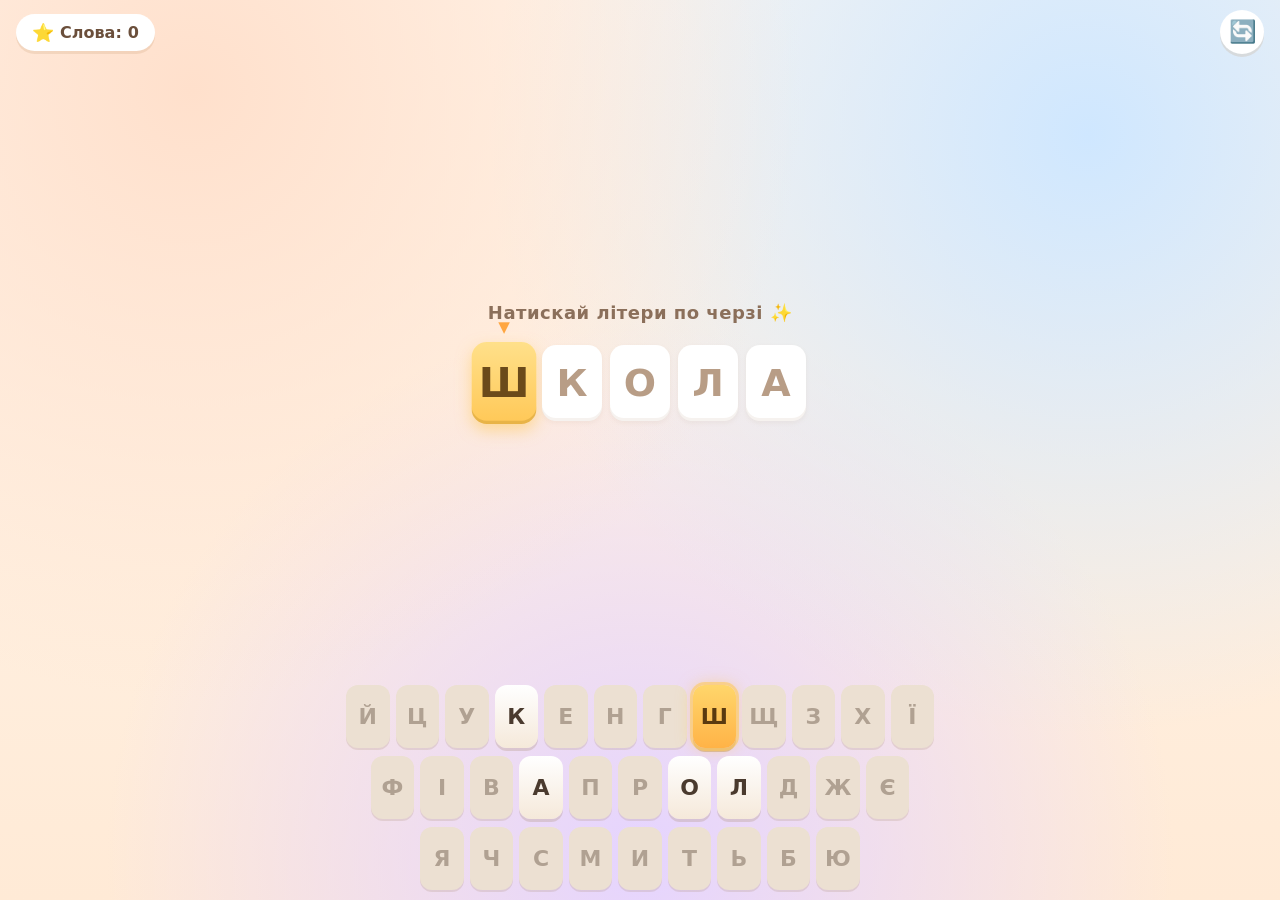
==== KeyboardGame.html @ afdb7812 "Add files via upload" ====
<!DOCTYPE html>
<html lang="uk">
<head>
<meta charset="UTF-8">
<meta name="viewport" content="width=device-width, initial-scale=1, user-scalable=no, viewport-fit=cover">
<meta name="theme-color" content="#FFE9D6">
<title>Складай слова! 🎈</title>
<style>
  *, *::before, *::after { box-sizing: border-box; }

  html, body {
    margin: 0;
    padding: 0;
    height: 100%;
    overflow: hidden;
  }

  body {
    font-family: system-ui, -apple-system, "Segoe UI", Roboto, "Comic Sans MS", sans-serif;
    background:
      radial-gradient(circle at 15% 10%, #FFE0CC 0%, transparent 45%),
      radial-gradient(circle at 85% 15%, #CFE7FF 0%, transparent 45%),
      radial-gradient(circle at 50% 95%, #E5D4FF 0%, transparent 50%),
      linear-gradient(180deg, #FFF7EE 0%, #FFEAD6 100%);
    color: #4A3A2E;
    -webkit-tap-highlight-color: transparent;
    user-select: none;
    -webkit-user-select: none;
    overscroll-behavior: none;
  }

  .app {
    display: flex;
    flex-direction: column;
    height: 100dvh;
    height: 100vh;
    padding: env(safe-area-inset-top, 0) env(safe-area-inset-right, 0) env(safe-area-inset-bottom, 0) env(safe-area-inset-left, 0);
  }

  /* ---------- Top bar ---------- */
  .topbar {
    display: flex;
    align-items: center;
    justify-content: space-between;
    padding: 10px 16px 4px;
    flex-shrink: 0;
  }

  .score-chip {
    background: #fff;
    border-radius: 999px;
    padding: 8px 16px;
    font-size: 16px;
    font-weight: 700;
    color: #6B4F3B;
    box-shadow: 0 3px 0 rgba(190, 140, 90, 0.18);
    display: flex;
    align-items: center;
    gap: 6px;
  }
  .score-chip::before { content: "⭐"; font-size: 18px; }

  .reload-btn {
    background: #fff;
    border: none;
    width: 44px;
    height: 44px;
    border-radius: 50%;
    font-size: 22px;
    cursor: pointer;
    box-shadow: 0 3px 0 rgba(190, 140, 90, 0.18);
    transition: transform 0.15s;
    touch-action: manipulation;
  }
  .reload-btn:active { transform: translateY(2px); box-shadow: 0 1px 0 rgba(190, 140, 90, 0.18); }

  /* ---------- Word display ---------- */
  .word-area {
    flex: 1;
    display: flex;
    flex-direction: column;
    align-items: center;
    justify-content: center;
    gap: clamp(8px, 2vh, 18px);
    padding: 8px 8px 16px;
    min-height: 0;
  }

  .word-prompt {
    font-size: clamp(14px, 4vw, 18px);
    color: #8B6F5A;
    font-weight: 600;
    letter-spacing: 0.5px;
  }

  .word-display {
    display: flex;
    flex-wrap: wrap;
    justify-content: center;
    gap: clamp(4px, 1.2vw, 8px);
    padding: 4px;
  }

  .tile {
    width: clamp(36px, 11vw, 60px);
    height: clamp(46px, 14vw, 76px);
    border-radius: 14px;
    display: flex;
    align-items: center;
    justify-content: center;
    font-size: clamp(22px, 7vw, 38px);
    font-weight: 800;
    background: #FFFFFF;
    color: #B89D86;
    box-shadow:
      inset 0 -3px 0 rgba(180, 150, 120, 0.12),
      0 2px 4px rgba(180, 150, 120, 0.10);
    transition: background 0.25s ease, color 0.25s ease, transform 0.25s ease;
    position: relative;
  }

  .tile.done {
    background: linear-gradient(180deg, #9DDFB7 0%, #7FCB9D 100%);
    color: #fff;
    box-shadow:
      inset 0 -3px 0 rgba(60, 130, 90, 0.25),
      0 3px 6px rgba(120, 200, 150, 0.35);
  }

  .tile.current {
    background: linear-gradient(180deg, #FFE08A 0%, #FFC857 100%);
    color: #6B4A1A;
    transform: scale(1.08);
    box-shadow:
      inset 0 -3px 0 rgba(180, 130, 30, 0.3),
      0 6px 14px rgba(255, 200, 87, 0.55);
    animation: tile-bob 1.2s ease-in-out infinite;
  }

  .tile.current::before {
    content: "▼";
    position: absolute;
    top: -22px;
    left: 50%;
    transform: translateX(-50%);
    font-size: 14px;
    color: #FFA640;
    animation: caret-bob 1.2s ease-in-out infinite;
  }

  @keyframes tile-bob {
    0%, 100% { transform: scale(1.08) translateY(0); }
    50% { transform: scale(1.10) translateY(-3px); }
  }
  @keyframes caret-bob {
    0%, 100% { transform: translateX(-50%) translateY(0); }
    50% { transform: translateX(-50%) translateY(4px); }
  }

  /* ---------- Keyboard ---------- */
  .keyboard {
    --kb-pad: 6px;
    --kb-width: min(calc(100vw - 8px), 600px);
    --key-gap: clamp(3px, 0.8vw, 6px);
    --key-w: calc((var(--kb-width) - 11 * var(--key-gap) - 2 * var(--kb-pad)) / 12);
    --key-h: clamp(44px, calc(var(--key-w) * 1.45), 64px);
    width: var(--kb-width);
    margin: 0 auto;
    padding: 8px var(--kb-pad) calc(10px + env(safe-area-inset-bottom, 0));
    flex-shrink: 0;
  }

  .row {
    display: flex;
    gap: var(--key-gap);
    justify-content: center;
    margin-bottom: clamp(5px, 1vw, 8px);
  }
  .row:last-child { margin-bottom: 0; }

  .key {
    width: var(--key-w);
    height: var(--key-h);
    border: none;
    border-radius: clamp(8px, 1.5vw, 12px);
    background: #ECE0D2;
    color: #B0A192;
    font-family: inherit;
    font-size: clamp(15px, 4.5vw, 22px);
    font-weight: 700;
    cursor: pointer;
    box-shadow: 0 2px 0 rgba(160, 130, 100, 0.20);
    transition: background 0.18s ease, color 0.18s ease, box-shadow 0.18s ease;
    touch-action: manipulation;
    -webkit-tap-highlight-color: transparent;
    padding: 0;
    display: flex;
    align-items: center;
    justify-content: center;
  }

  .key.highlighted {
    background: linear-gradient(180deg, #FFFFFF 0%, #F5E9DA 100%);
    color: #4A3A2E;
    box-shadow: 0 3px 0 rgba(160, 130, 100, 0.25);
  }

  .key.target {
    background: linear-gradient(180deg, #FFD66B 0%, #FFB347 100%);
    color: #5A3A10;
    box-shadow:
      0 0 0 3px rgba(255, 200, 87, 0.55),
      0 4px 0 rgba(180, 130, 30, 0.35),
      0 0 16px rgba(255, 200, 87, 0.6);
    animation: key-pulse 1.2s ease-in-out infinite;
  }

  @keyframes key-pulse {
    0%, 100% { transform: translateY(0) scale(1); }
    50% { transform: translateY(-2px) scale(1.04); }
  }

  .key.bouncing {
    animation: key-bounce 0.35s ease-out;
    background: linear-gradient(180deg, #9DDFB7 0%, #7FCB9D 100%);
    color: #fff;
  }
  @keyframes key-bounce {
    0% { transform: scale(1); }
    40% { transform: scale(1.18); }
    100% { transform: scale(1); }
  }

  .key.shaking {
    animation: key-shake 0.4s ease-in-out;
    background: #FFD0CC;
    color: #C04040;
  }
  @keyframes key-shake {
    0%, 100% { transform: translateX(0); }
    15% { transform: translateX(-6px); }
    30% { transform: translateX(6px); }
    45% { transform: translateX(-5px); }
    60% { transform: translateX(5px); }
    75% { transform: translateX(-3px); }
    90% { transform: translateX(3px); }
  }

  .key:active:not(.shaking):not(.bouncing) { transform: translateY(2px); }

  /* ---------- Celebration overlay ---------- */
  .celebration {
    position: fixed;
    inset: 0;
    background: rgba(45, 30, 20, 0.55);
    display: flex;
    align-items: center;
    justify-content: center;
    z-index: 100;
    opacity: 0;
    pointer-events: none;
    transition: opacity 0.35s ease;
    overflow: hidden;
  }
  .celebration.show {
    opacity: 1;
    pointer-events: auto;
  }

  .celebration-card {
    position: relative;
    background: #FFF7EE;
    border-radius: 28px;
    padding: 32px 36px;
    text-align: center;
    box-shadow: 0 20px 50px rgba(0, 0, 0, 0.25);
    animation: card-pop 0.5s cubic-bezier(0.34, 1.56, 0.64, 1);
    max-width: 90vw;
  }
  @keyframes card-pop {
    0% { transform: scale(0.5); opacity: 0; }
    100% { transform: scale(1); opacity: 1; }
  }

  .celebration-emoji {
    font-size: 64px;
    margin-bottom: 8px;
    animation: emoji-spin 1.2s ease-in-out infinite;
  }
  @keyframes emoji-spin {
    0%, 100% { transform: rotate(-8deg) scale(1); }
    50% { transform: rotate(8deg) scale(1.1); }
  }

  .celebration-card h2 {
    margin: 0 0 6px;
    font-size: 32px;
    color: #FF8A40;
    font-weight: 800;
  }
  .celebration-word {
    margin: 0 0 22px;
    font-size: 20px;
    color: #6B4F3B;
    font-weight: 600;
  }

  .next-btn {
    background: linear-gradient(180deg, #FFC857 0%, #FFA640 100%);
    color: #fff;
    border: none;
    border-radius: 999px;
    padding: 14px 36px;
    font-size: 22px;
    font-weight: 800;
    font-family: inherit;
    cursor: pointer;
    box-shadow: 0 5px 0 #C57A20, 0 8px 18px rgba(255, 166, 64, 0.4);
    transition: transform 0.1s, box-shadow 0.1s;
    touch-action: manipulation;
    letter-spacing: 0.5px;
  }
  .next-btn:active {
    transform: translateY(3px);
    box-shadow: 0 2px 0 #C57A20, 0 4px 10px rgba(255, 166, 64, 0.4);
  }

  .confetti-piece {
    position: absolute;
    width: 10px;
    height: 14px;
    top: -20px;
    border-radius: 2px;
    animation: confetti-fall linear forwards;
    will-change: transform, opacity;
  }
  @keyframes confetti-fall {
    0% { transform: translateY(-10vh) rotate(0deg); opacity: 1; }
    100% { transform: translateY(110vh) rotate(720deg); opacity: 0.9; }
  }

  /* ---------- Tiny screens ---------- */
  @media (max-height: 560px) {
    .tile { height: clamp(40px, 11vh, 60px); }
    .word-area { gap: 6px; padding: 4px; }
    .word-prompt { font-size: 13px; }
  }
</style>
</head>
<body>
  <div class="app">
    <header class="topbar">
      <div class="score-chip">Слова: <span id="score">0</span></div>
      <button class="reload-btn" id="reload-btn" aria-label="Інше слово" title="Інше слово">🔄</button>
    </header>

    <main class="word-area">
      <div class="word-prompt">Натискай літери по черзі ✨</div>
      <div class="word-display" id="word-display" aria-live="polite"></div>
    </main>

    <section class="keyboard" id="keyboard" aria-label="Клавіатура"></section>
  </div>

  <div class="celebration" id="celebration" aria-hidden="true">
    <div class="celebration-card">
      <div class="celebration-emoji">🎉</div>
      <h2>Молодець!</h2>
      <p class="celebration-word" id="celebration-word"></p>
      <button class="next-btn" id="next-btn">Далі →</button>
    </div>
  </div>

<script>
(() => {
  const ROWS = [
    "ЙЦУКЕНГШЩЗХЇ",
    "ФІВАПРОЛДЖЄ",
    "ЯЧСМИТЬБЮ"
  ];

  const WORDS = [
    "КІТ", "ДІМ", "ЛІС", "СИР", "СОН", "РАК", "МАК", "НІС",
    "РИБА", "МАМА", "ТАТО", "ВОДА", "ЛІТО", "ЗИМА", "БАБА", "ДІД",
    "ДРУГ", "БРАТ", "ПТАХ", "РУКА", "НОГА", "ОКО",
    "СОНЦЕ", "КНИГА", "ШКОЛА", "ХЛІБ", "ЛИМОН", "БАНАН", "КАВУН",
    "ЛІТАК", "ЗАЄЦЬ", "ПОЇЗД",
    "МОЛОКО", "ЯБЛУКО", "ЛЯЛЬКА", "МАШИНА", "КОРОВА", "КВІТКА", "РОДИНА",
    "ВЕДМІДЬ"
  ];

  const CONFETTI_COLORS = ["#FFC857", "#FF8A66", "#9DDFB7", "#A8C8FF", "#D4B3FF", "#FFB3C6"];

  const wordDisplay = document.getElementById("word-display");
  const keyboardEl = document.getElementById("keyboard");
  const scoreEl = document.getElementById("score");
  const reloadBtn = document.getElementById("reload-btn");
  const celebration = document.getElementById("celebration");
  const celebrationWord = document.getElementById("celebration-word");
  const nextBtn = document.getElementById("next-btn");

  const keyEls = new Map();    // letter -> button
  let currentWord = "";
  let cursor = 0;              // index of next letter to press
  let score = 0;
  let lastWord = "";
  let isComplete = false;

  /* ---------- Build keyboard ---------- */
  ROWS.forEach((rowLetters, idx) => {
    const row = document.createElement("div");
    row.className = "row row-" + (idx + 1);
    [...rowLetters].forEach(letter => {
      const btn = document.createElement("button");
      btn.className = "key";
      btn.type = "button";
      btn.textContent = letter;
      btn.setAttribute("aria-label", "Літера " + letter);
      btn.dataset.letter = letter;
      btn.addEventListener("click", () => handlePress(letter, btn));
      row.appendChild(btn);
      keyEls.set(letter, btn);
    });
    keyboardEl.appendChild(row);
  });

  /* ---------- Word picking & rendering ---------- */
  function pickWord() {
    let w;
    do {
      w = WORDS[Math.floor(Math.random() * WORDS.length)];
    } while (w === lastWord && WORDS.length > 1);
    lastWord = w;
    return w;
  }

  function renderWord() {
    wordDisplay.innerHTML = "";
    [...currentWord].forEach((ch, i) => {
      const tile = document.createElement("div");
      tile.className = "tile";
      tile.textContent = ch;
      if (i < cursor) tile.classList.add("done");
      else if (i === cursor) tile.classList.add("current");
      wordDisplay.appendChild(tile);
    });
  }

  function refreshKeyStates() {
    const uniqueLetters = new Set(currentWord);
    const nextLetter = cursor < currentWord.length ? currentWord[cursor] : null;
    keyEls.forEach((btn, letter) => {
      btn.classList.remove("highlighted", "target");
      if (uniqueLetters.has(letter)) btn.classList.add("highlighted");
      if (letter === nextLetter) btn.classList.add("target");
    });
  }

  function startNewWord() {
    isComplete = false;
    currentWord = pickWord();
    cursor = 0;
    renderWord();
    refreshKeyStates();
  }

  /* ---------- Input handling ---------- */
  function handlePress(letter, btn) {
    if (isComplete) return;
    const expected = currentWord[cursor];
    if (letter === expected) {
      // correct
      cursor++;
      btn.classList.remove("target", "shaking");
      btn.classList.add("bouncing");
      setTimeout(() => btn.classList.remove("bouncing"), 360);
      renderWord();
      if (cursor >= currentWord.length) {
        isComplete = true;
        score++;
        scoreEl.textContent = score;
        // clear all key highlights once word is done
        keyEls.forEach(k => k.classList.remove("highlighted", "target"));
        setTimeout(showCelebration, 320);
      } else {
        refreshKeyStates();
      }
    } else {
      // wrong (or non-target) — gentle shake, ignore
      if (btn.classList.contains("shaking")) return;
      btn.classList.add("shaking");
      setTimeout(() => btn.classList.remove("shaking"), 420);
    }
  }

  /* ---------- Physical keyboard ---------- */
  document.addEventListener("keydown", (e) => {
    if (e.metaKey || e.ctrlKey || e.altKey) return;
    if (celebration.classList.contains("show")) {
      if (e.key === "Enter" || e.key === " ") {
        e.preventDefault();
        hideCelebrationAndAdvance();
      }
      return;
    }
    const k = (e.key || "").toUpperCase();
    if (k.length === 1 && keyEls.has(k)) {
      e.preventDefault();
      handlePress(k, keyEls.get(k));
    }
  });

  /* ---------- Celebration ---------- */
  function showCelebration() {
    celebrationWord.textContent = currentWord;
    celebration.classList.add("show");
    celebration.setAttribute("aria-hidden", "false");
    spawnConfetti();
  }

  function hideCelebrationAndAdvance() {
    celebration.classList.remove("show");
    celebration.setAttribute("aria-hidden", "true");
    clearConfetti();
    startNewWord();
  }

  function spawnConfetti() {
    clearConfetti();
    const count = 36;
    for (let i = 0; i < count; i++) {
      const piece = document.createElement("div");
      piece.className = "confetti-piece";
      piece.style.left = Math.random() * 100 + "vw";
      piece.style.background = CONFETTI_COLORS[i % CONFETTI_COLORS.length];
      piece.style.animationDuration = (1.6 + Math.random() * 1.6) + "s";
      piece.style.animationDelay = (Math.random() * 0.4) + "s";
      piece.style.transform = "rotate(" + (Math.random() * 360) + "deg)";
      piece.style.width = (6 + Math.random() * 8) + "px";
      piece.style.height = (10 + Math.random() * 8) + "px";
      celebration.appendChild(piece);
    }
  }

  function clearConfetti() {
    celebration.querySelectorAll(".confetti-piece").forEach(p => p.remove());
  }

  nextBtn.addEventListener("click", hideCelebrationAndAdvance);
  reloadBtn.addEventListener("click", () => {
    if (celebration.classList.contains("show")) return;
    startNewWord();
  });

  // Prevent double-tap zoom on iOS for the whole game area
  document.addEventListener("dblclick", (e) => e.preventDefault());

  /* ---------- Go! ---------- */
  startNewWord();
})();
</script>
</body>
</html>
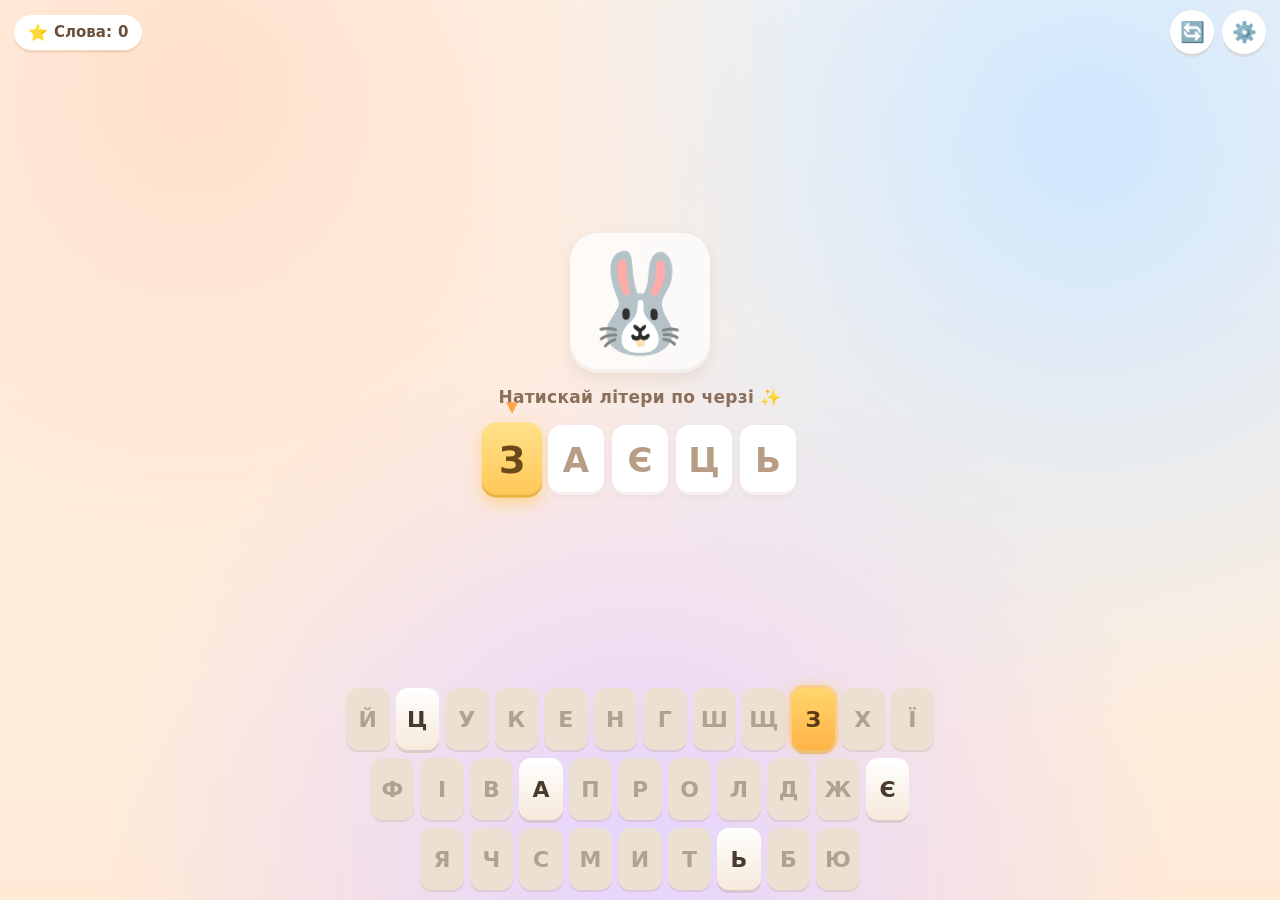
==== commit 85ba3d83: "Add files via upload" ====
--- a/KeyboardGame.html
+++ b/KeyboardGame.html
@@ -42,15 +42,16 @@
     display: flex;
     align-items: center;
     justify-content: space-between;
-    padding: 10px 16px 4px;
+    padding: 10px 14px 4px;
     flex-shrink: 0;
+    gap: 8px;
   }
 
   .score-chip {
     background: #fff;
     border-radius: 999px;
-    padding: 8px 16px;
-    font-size: 16px;
+    padding: 8px 14px;
+    font-size: 15px;
     font-weight: 700;
     color: #6B4F3B;
     box-shadow: 0 3px 0 rgba(190, 140, 90, 0.18);
@@ -58,21 +59,26 @@
     align-items: center;
     gap: 6px;
   }
-  .score-chip::before { content: "⭐"; font-size: 18px; }
-
-  .reload-btn {
+  .score-chip::before { content: "⭐"; font-size: 16px; }
+
+  .top-actions { display: flex; gap: 8px; }
+
+  .icon-btn {
     background: #fff;
     border: none;
     width: 44px;
     height: 44px;
     border-radius: 50%;
-    font-size: 22px;
+    font-size: 20px;
     cursor: pointer;
     box-shadow: 0 3px 0 rgba(190, 140, 90, 0.18);
     transition: transform 0.15s;
     touch-action: manipulation;
-  }
-  .reload-btn:active { transform: translateY(2px); box-shadow: 0 1px 0 rgba(190, 140, 90, 0.18); }
+    display: flex;
+    align-items: center;
+    justify-content: center;
+  }
+  .icon-btn:active { transform: translateY(2px); box-shadow: 0 1px 0 rgba(190, 140, 90, 0.18); }
 
   /* ---------- Word display ---------- */
   .word-area {
@@ -81,16 +87,37 @@
     flex-direction: column;
     align-items: center;
     justify-content: center;
-    gap: clamp(8px, 2vh, 18px);
-    padding: 8px 8px 16px;
+    gap: clamp(6px, 1.6vh, 14px);
+    padding: 6px 8px 12px;
     min-height: 0;
   }
 
+  .visual {
+    display: flex;
+    align-items: center;
+    justify-content: center;
+    width: clamp(80px, 22vh, 140px);
+    height: clamp(80px, 22vh, 140px);
+    border-radius: 28px;
+    background: rgba(255, 255, 255, 0.72);
+    box-shadow:
+      inset 0 -4px 0 rgba(180, 150, 120, 0.10),
+      0 6px 14px rgba(180, 150, 120, 0.18);
+    font-size: clamp(56px, 16vh, 96px);
+    line-height: 1;
+    overflow: hidden;
+    flex-shrink: 0;
+  }
+  .visual:empty { display: none; }
+  .visual img { width: 86%; height: 86%; object-fit: contain; }
+  .visual svg { width: 70%; height: 70%; }
+  .visual.verb { background: #FFFFFF; }
+
   .word-prompt {
-    font-size: clamp(14px, 4vw, 18px);
+    font-size: clamp(13px, 3.6vw, 17px);
     color: #8B6F5A;
     font-weight: 600;
-    letter-spacing: 0.5px;
+    letter-spacing: 0.3px;
   }
 
   .word-display {
@@ -102,13 +129,13 @@
   }
 
   .tile {
-    width: clamp(36px, 11vw, 60px);
-    height: clamp(46px, 14vw, 76px);
+    width: clamp(34px, 10vw, 56px);
+    height: clamp(44px, 13vw, 70px);
     border-radius: 14px;
     display: flex;
     align-items: center;
     justify-content: center;
-    font-size: clamp(22px, 7vw, 38px);
+    font-size: clamp(20px, 6.5vw, 34px);
     font-weight: 800;
     background: #FFFFFF;
     color: #B89D86;
@@ -119,9 +146,11 @@
     position: relative;
   }
 
+  .tile.hidden-letter { color: transparent; }
+
   .tile.done {
     background: linear-gradient(180deg, #9DDFB7 0%, #7FCB9D 100%);
-    color: #fff;
+    color: #fff !important;
     box-shadow:
       inset 0 -3px 0 rgba(60, 130, 90, 0.25),
       0 3px 6px rgba(120, 200, 150, 0.35);
@@ -136,6 +165,7 @@
       0 6px 14px rgba(255, 200, 87, 0.55);
     animation: tile-bob 1.2s ease-in-out infinite;
   }
+  .tile.current.hidden-letter { color: transparent; }
 
   .tile.current::before {
     content: "▼";
@@ -163,7 +193,7 @@
     --kb-width: min(calc(100vw - 8px), 600px);
     --key-gap: clamp(3px, 0.8vw, 6px);
     --key-w: calc((var(--kb-width) - 11 * var(--key-gap) - 2 * var(--kb-pad)) / 12);
-    --key-h: clamp(44px, calc(var(--key-w) * 1.45), 64px);
+    --key-h: clamp(42px, calc(var(--key-w) * 1.45), 62px);
     width: var(--kb-width);
     margin: 0 auto;
     padding: 8px var(--kb-pad) calc(10px + env(safe-area-inset-bottom, 0));
@@ -271,7 +301,7 @@
     position: relative;
     background: #FFF7EE;
     border-radius: 28px;
-    padding: 32px 36px;
+    padding: 28px 32px;
     text-align: center;
     box-shadow: 0 20px 50px rgba(0, 0, 0, 0.25);
     animation: card-pop 0.5s cubic-bezier(0.34, 1.56, 0.64, 1);
@@ -283,8 +313,8 @@
   }
 
   .celebration-emoji {
-    font-size: 64px;
-    margin-bottom: 8px;
+    font-size: 60px;
+    margin-bottom: 6px;
     animation: emoji-spin 1.2s ease-in-out infinite;
   }
   @keyframes emoji-spin {
@@ -294,13 +324,13 @@
 
   .celebration-card h2 {
     margin: 0 0 6px;
-    font-size: 32px;
+    font-size: 30px;
     color: #FF8A40;
     font-weight: 800;
   }
   .celebration-word {
-    margin: 0 0 22px;
-    font-size: 20px;
+    margin: 0 0 18px;
+    font-size: 19px;
     color: #6B4F3B;
     font-weight: 600;
   }
@@ -310,8 +340,8 @@
     color: #fff;
     border: none;
     border-radius: 999px;
-    padding: 14px 36px;
-    font-size: 22px;
+    padding: 13px 32px;
+    font-size: 21px;
     font-weight: 800;
     font-family: inherit;
     cursor: pointer;
@@ -339,11 +369,330 @@
     100% { transform: translateY(110vh) rotate(720deg); opacity: 0.9; }
   }
 
+  /* ---------- Settings overlay ---------- */
+  .settings-overlay {
+    position: fixed;
+    inset: 0;
+    background: rgba(45, 30, 20, 0.55);
+    z-index: 200;
+    opacity: 0;
+    pointer-events: none;
+    transition: opacity 0.25s ease;
+    display: flex;
+    align-items: stretch;
+    justify-content: center;
+  }
+  .settings-overlay.show { opacity: 1; pointer-events: auto; }
+
+  .settings-panel {
+    background: #FFF7EE;
+    width: 100%;
+    max-width: 640px;
+    margin: auto 0 0;
+    border-radius: 28px 28px 0 0;
+    display: flex;
+    flex-direction: column;
+    max-height: 92dvh;
+    max-height: 92vh;
+    transform: translateY(100%);
+    transition: transform 0.3s cubic-bezier(0.32, 0.72, 0, 1);
+    box-shadow: 0 -10px 40px rgba(0, 0, 0, 0.2);
+  }
+  @media (min-width: 700px) {
+    .settings-panel {
+      margin: auto;
+      border-radius: 28px;
+      max-height: 88vh;
+    }
+  }
+  .settings-overlay.show .settings-panel { transform: translateY(0); }
+
+  .settings-header {
+    display: flex;
+    align-items: center;
+    justify-content: space-between;
+    padding: 14px 18px 8px;
+    border-bottom: 1px solid #F0E2CE;
+  }
+  .settings-header h2 {
+    margin: 0;
+    font-size: 22px;
+    color: #5A3F2A;
+    font-weight: 800;
+  }
+
+  .tabs {
+    display: flex;
+    gap: 4px;
+    padding: 8px;
+    background: #FFF1DD;
+    border-radius: 16px;
+    margin: 12px 16px 0;
+  }
+  .tab {
+    flex: 1;
+    padding: 10px 6px;
+    border: none;
+    background: transparent;
+    border-radius: 12px;
+    font-family: inherit;
+    font-size: 14px;
+    font-weight: 700;
+    color: #8B6F5A;
+    cursor: pointer;
+    touch-action: manipulation;
+    transition: background 0.15s, color 0.15s;
+  }
+  .tab.active {
+    background: #fff;
+    color: #5A3F2A;
+    box-shadow: 0 2px 6px rgba(180, 130, 60, 0.18);
+  }
+
+  .tab-content {
+    flex: 1;
+    overflow-y: auto;
+    padding: 16px 18px 20px;
+    -webkit-overflow-scrolling: touch;
+  }
+  .tab-pane { display: none; }
+  .tab-pane.active { display: block; }
+
+  .section-title {
+    font-size: 14px;
+    font-weight: 700;
+    color: #8B6F5A;
+    margin: 14px 0 8px;
+    text-transform: uppercase;
+    letter-spacing: 0.6px;
+  }
+  .section-title:first-child { margin-top: 0; }
+
+  .theme-list {
+    display: flex;
+    flex-direction: column;
+    gap: 6px;
+  }
+  .theme-row {
+    display: flex;
+    align-items: center;
+    background: #fff;
+    border-radius: 14px;
+    padding: 10px 14px;
+    gap: 12px;
+    cursor: pointer;
+    box-shadow: 0 1px 0 rgba(180, 140, 90, 0.10);
+  }
+  .theme-row input[type=checkbox] { display: none; }
+  .theme-checkbox {
+    width: 24px;
+    height: 24px;
+    border-radius: 8px;
+    background: #F0E2CE;
+    flex-shrink: 0;
+    display: flex;
+    align-items: center;
+    justify-content: center;
+    color: transparent;
+    font-size: 16px;
+    font-weight: 800;
+    transition: background 0.15s, color 0.15s;
+  }
+  .theme-row input:checked ~ .theme-checkbox {
+    background: #FFC857;
+    color: #fff;
+  }
+  .theme-row input:checked ~ .theme-checkbox::after { content: "✓"; }
+  .theme-name {
+    flex: 1;
+    font-weight: 700;
+    color: #4A3A2E;
+    font-size: 15px;
+  }
+  .theme-preview {
+    font-size: 22px;
+    color: #4A3A2E;
+    line-height: 1;
+  }
+
+  .input-row {
+    display: flex;
+    gap: 8px;
+    align-items: stretch;
+    margin-bottom: 10px;
+  }
+  .text-input, .file-label {
+    flex: 1;
+    padding: 12px 14px;
+    border: 2px solid #F0E2CE;
+    border-radius: 12px;
+    font-family: inherit;
+    font-size: 16px;
+    background: #fff;
+    color: #4A3A2E;
+    min-width: 0;
+  }
+  .text-input:focus { outline: none; border-color: #FFC857; }
+  textarea.text-input { resize: vertical; min-height: 90px; line-height: 1.5; }
+
+  .add-btn {
+    background: linear-gradient(180deg, #FFC857 0%, #FFA640 100%);
+    color: #fff;
+    border: none;
+    border-radius: 12px;
+    padding: 0 18px;
+    font-family: inherit;
+    font-size: 15px;
+    font-weight: 700;
+    cursor: pointer;
+    box-shadow: 0 3px 0 #C57A20;
+    touch-action: manipulation;
+    flex-shrink: 0;
+    white-space: nowrap;
+  }
+  .add-btn:active { transform: translateY(2px); box-shadow: 0 1px 0 #C57A20; }
+  .add-btn:disabled {
+    background: #E0D2C0;
+    color: #B0A192;
+    box-shadow: 0 3px 0 #C5B8A6;
+    cursor: not-allowed;
+  }
+
+  .hint {
+    font-size: 13px;
+    color: #8B6F5A;
+    margin: 4px 0 12px;
+    line-height: 1.4;
+  }
+  .hint.error { color: #C04040; font-weight: 600; }
+
+  .item-list { display: flex; flex-direction: column; gap: 6px; }
+  .item-row {
+    display: flex;
+    align-items: center;
+    background: #fff;
+    border-radius: 12px;
+    padding: 8px 8px 8px 14px;
+    gap: 10px;
+    box-shadow: 0 1px 0 rgba(180, 140, 90, 0.10);
+  }
+  .item-thumb {
+    width: 44px;
+    height: 44px;
+    border-radius: 10px;
+    background: #FFF1DD;
+    display: flex;
+    align-items: center;
+    justify-content: center;
+    font-size: 26px;
+    overflow: hidden;
+    flex-shrink: 0;
+  }
+  .item-thumb img { width: 100%; height: 100%; object-fit: cover; }
+  .item-thumb svg { width: 70%; height: 70%; }
+  .item-word { flex: 1; font-weight: 700; color: #4A3A2E; font-size: 15px; word-break: break-all; }
+  .item-del {
+    background: #FFE0E0;
+    border: none;
+    width: 36px;
+    height: 36px;
+    border-radius: 10px;
+    color: #C04040;
+    font-size: 18px;
+    cursor: pointer;
+    flex-shrink: 0;
+    touch-action: manipulation;
+  }
+  .item-del:active { background: #FFC0C0; }
+
+  .empty-state {
+    text-align: center;
+    color: #B0A192;
+    font-size: 14px;
+    padding: 16px 8px;
+    font-style: italic;
+  }
+
+  .toggle-row {
+    display: flex;
+    align-items: center;
+    justify-content: space-between;
+    background: #fff;
+    border-radius: 14px;
+    padding: 12px 16px;
+    margin-bottom: 8px;
+    cursor: pointer;
+    box-shadow: 0 1px 0 rgba(180, 140, 90, 0.10);
+  }
+  .toggle-row input[type=checkbox] { display: none; }
+  .toggle-label { flex: 1; }
+  .toggle-label .t-name { font-weight: 700; color: #4A3A2E; font-size: 15px; }
+  .toggle-label .t-desc { font-size: 13px; color: #8B6F5A; margin-top: 2px; }
+  .toggle-switch {
+    width: 48px;
+    height: 28px;
+    border-radius: 999px;
+    background: #E0D2C0;
+    position: relative;
+    transition: background 0.2s;
+    flex-shrink: 0;
+  }
+  .toggle-switch::after {
+    content: "";
+    position: absolute;
+    top: 3px;
+    left: 3px;
+    width: 22px;
+    height: 22px;
+    border-radius: 50%;
+    background: #fff;
+    box-shadow: 0 2px 4px rgba(0, 0, 0, 0.15);
+    transition: left 0.2s;
+  }
+  .toggle-row input:checked ~ .toggle-switch { background: #FFC857; }
+  .toggle-row input:checked ~ .toggle-switch::after { left: 23px; }
+
+  .danger-btn {
+    background: #fff;
+    border: 2px solid #FFCFCF;
+    color: #C04040;
+    border-radius: 12px;
+    padding: 12px;
+    font-family: inherit;
+    font-size: 15px;
+    font-weight: 700;
+    cursor: pointer;
+    width: 100%;
+    margin-top: 10px;
+    touch-action: manipulation;
+  }
+  .danger-btn:active { background: #FFE8E8; }
+
+  .file-input { display: none; }
+  .file-label {
+    display: flex;
+    align-items: center;
+    justify-content: center;
+    cursor: pointer;
+    color: #8B6F5A;
+    font-weight: 600;
+    text-align: center;
+  }
+  .file-label.has-file { color: #4A3A2E; border-color: #FFC857; background: #FFF8EC; }
+
+  .settings-footer {
+    padding: 12px 18px calc(14px + env(safe-area-inset-bottom, 0));
+    border-top: 1px solid #F0E2CE;
+    display: flex;
+    gap: 10px;
+  }
+  .settings-footer .next-btn { flex: 1; padding: 13px 0; font-size: 18px; }
+
   /* ---------- Tiny screens ---------- */
-  @media (max-height: 560px) {
-    .tile { height: clamp(40px, 11vh, 60px); }
-    .word-area { gap: 6px; padding: 4px; }
-    .word-prompt { font-size: 13px; }
+  @media (max-height: 600px) {
+    .visual { width: clamp(60px, 16vh, 100px); height: clamp(60px, 16vh, 100px); font-size: clamp(40px, 12vh, 70px); }
+    .word-area { gap: 4px; padding: 4px; }
+    .word-prompt { font-size: 12px; }
   }
 </style>
 </head>
@@ -351,10 +700,14 @@
   <div class="app">
     <header class="topbar">
       <div class="score-chip">Слова: <span id="score">0</span></div>
-      <button class="reload-btn" id="reload-btn" aria-label="Інше слово" title="Інше слово">🔄</button>
+      <div class="top-actions">
+        <button class="icon-btn" id="reload-btn" aria-label="Інше слово" title="Інше слово">🔄</button>
+        <button class="icon-btn" id="settings-btn" aria-label="Налаштування" title="Налаштування">⚙️</button>
+      </div>
     </header>
 
     <main class="word-area">
+      <div class="visual" id="visual" aria-hidden="true"></div>
       <div class="word-prompt">Натискай літери по черзі ✨</div>
       <div class="word-display" id="word-display" aria-live="polite"></div>
     </main>
@@ -371,42 +724,349 @@
     </div>
   </div>
 
+  <!-- Settings overlay -->
+  <div class="settings-overlay" id="settings-overlay" aria-hidden="true">
+    <div class="settings-panel" role="dialog" aria-label="Налаштування">
+      <div class="settings-header">
+        <h2>Налаштування</h2>
+        <button class="icon-btn" id="settings-close" aria-label="Закрити" style="width:36px;height:36px;font-size:18px">✕</button>
+      </div>
+
+      <div class="tabs">
+        <button class="tab active" data-tab="words">📚 Слова</button>
+        <button class="tab" data-tab="images">🖼️ Картинки</button>
+        <button class="tab" data-tab="prefs">⚙ Режим</button>
+      </div>
+
+      <div class="tab-content">
+        <!-- WORDS TAB -->
+        <div class="tab-pane active" id="pane-words">
+          <div class="section-title">Лексичні теми</div>
+          <div class="theme-list" id="theme-list"></div>
+
+          <div class="section-title" style="margin-top:18px">Власні слова</div>
+          <div class="hint">По одному слову в рядку. Великі/малі літери — без різниці. Дозволені літери: українська абетка (без Ґ).</div>
+          <textarea class="text-input" id="custom-words-input" placeholder="МАМА&#10;ТАТО&#10;БАБУСЯ"></textarea>
+          <div class="hint" id="custom-words-error" style="display:none"></div>
+          <div class="item-list" id="custom-words-list" style="margin-top:10px"></div>
+        </div>
+
+        <!-- IMAGES TAB -->
+        <div class="tab-pane" id="pane-images">
+          <div class="section-title">Додати власну картинку</div>
+          <div class="hint">Завантаж зображення та впиши слово, яке йому відповідає.</div>
+          <input type="file" id="image-file" class="file-input" accept="image/*">
+          <label for="image-file" class="file-label" id="image-file-label">📷 Обрати файл…</label>
+          <div class="input-row" style="margin-top:10px">
+            <input type="text" class="text-input" id="image-word-input" placeholder="Слово, наприклад: ВЕДМЕДИК" autocomplete="off">
+            <button class="add-btn" id="image-add-btn" disabled>Додати</button>
+          </div>
+          <div class="hint" id="image-error" style="display:none"></div>
+
+          <div class="section-title" style="margin-top:18px">Мої картинки</div>
+          <div class="item-list" id="custom-images-list"></div>
+        </div>
+
+        <!-- PREFS TAB -->
+        <div class="tab-pane" id="pane-prefs">
+          <div class="section-title">Гра</div>
+
+          <label class="toggle-row">
+            <div class="toggle-label">
+              <div class="t-name">Показувати літери у словах</div>
+              <div class="t-desc">Якщо вимкнути, плитки будуть порожні — складніший режим</div>
+            </div>
+            <input type="checkbox" id="toggle-show-letters" checked>
+            <div class="toggle-switch"></div>
+          </label>
+
+          <label class="toggle-row">
+            <div class="toggle-label">
+              <div class="t-name">Показувати картинку</div>
+              <div class="t-desc">Емоджі/малюнок над словом, коли він є</div>
+            </div>
+            <input type="checkbox" id="toggle-show-visual" checked>
+            <div class="toggle-switch"></div>
+          </label>
+
+          <div class="section-title" style="margin-top:18px">Дані</div>
+          <button class="danger-btn" id="reset-score-btn">Скинути лічильник</button>
+          <button class="danger-btn" id="clear-data-btn">Видалити всі мої слова та картинки</button>
+        </div>
+      </div>
+
+      <div class="settings-footer">
+        <button class="next-btn" id="settings-save-btn">Готово</button>
+      </div>
+    </div>
+  </div>
+
 <script>
 (() => {
+  /* =====================================================================
+     KEYBOARD LAYOUT
+     ===================================================================== */
   const ROWS = [
     "ЙЦУКЕНГШЩЗХЇ",
     "ФІВАПРОЛДЖЄ",
     "ЯЧСМИТЬБЮ"
   ];
-
-  const WORDS = [
-    "КІТ", "ДІМ", "ЛІС", "СИР", "СОН", "РАК", "МАК", "НІС",
-    "РИБА", "МАМА", "ТАТО", "ВОДА", "ЛІТО", "ЗИМА", "БАБА", "ДІД",
-    "ДРУГ", "БРАТ", "ПТАХ", "РУКА", "НОГА", "ОКО",
-    "СОНЦЕ", "КНИГА", "ШКОЛА", "ХЛІБ", "ЛИМОН", "БАНАН", "КАВУН",
-    "ЛІТАК", "ЗАЄЦЬ", "ПОЇЗД",
-    "МОЛОКО", "ЯБЛУКО", "ЛЯЛЬКА", "МАШИНА", "КОРОВА", "КВІТКА", "РОДИНА",
-    "ВЕДМІДЬ"
+  const VALID_LETTERS = new Set([...ROWS.join("")]);
+
+  /* =====================================================================
+     VERB SVG ICONS (black pictograms)
+     Simple inline SVGs; rendered via innerHTML.
+     ===================================================================== */
+  const VERB_SVG = {
+    walk: `<svg viewBox="0 0 32 32" fill="none" stroke="#222" stroke-width="2.2" stroke-linecap="round" stroke-linejoin="round"><circle cx="17" cy="5" r="2.6" fill="#222"/><path d="M17 8 L14 17"/><path d="M14 13 L9 14 M14 13 L20 16"/><path d="M14 17 L10 26 M14 17 L20 26"/></svg>`,
+    run: `<svg viewBox="0 0 32 32" fill="none" stroke="#222" stroke-width="2.2" stroke-linecap="round" stroke-linejoin="round"><circle cx="22" cy="5" r="2.6" fill="#222"/><path d="M22 8 L18 17"/><path d="M19 13 L11 11 M19 13 L24 17"/><path d="M18 17 L9 21 M18 17 L24 27"/></svg>`,
+    sleep: `<svg viewBox="0 0 32 32" fill="#222" stroke="#222" stroke-width="1.6" stroke-linejoin="round" stroke-linecap="round"><path d="M3 23 Q3 16 11 16 Q19 16 19 23 L19 27 L3 27 Z"/><path d="M11 16 a4 4 0 1 0 0 -8 a4 4 0 0 0 0 8 Z"/><g fill="none"><path d="M21 9 L27 9 L21 16 L27 16"/><path d="M22 5 L26 5 L22 9 L26 9" stroke-width="1.4"/></g></svg>`,
+    eat: `<svg viewBox="0 0 32 32" fill="none" stroke="#222" stroke-width="2" stroke-linecap="round" stroke-linejoin="round"><path d="M9 4 V13 M6 4 V11 M12 4 V11"/><path d="M9 13 V28"/><ellipse cx="22" cy="9" rx="3.5" ry="6" fill="#222"/><path d="M22 15 V28"/></svg>`,
+    read: `<svg viewBox="0 0 32 32" fill="#fff" stroke="#222" stroke-width="2" stroke-linejoin="round"><path d="M4 8 Q10 6 16 9 Q22 6 28 8 V25 Q22 23 16 26 Q10 23 4 25 Z"/><path d="M16 9 V26" fill="none"/></svg>`,
+    write: `<svg viewBox="0 0 32 32" fill="none" stroke="#222" stroke-width="2" stroke-linejoin="round" stroke-linecap="round"><path d="M21 4 L28 11 L11 28 L4 28 L4 21 Z"/><path d="M18 7 L25 14"/><path d="M4 28 L11 28" stroke-width="2"/></svg>`,
+    sing: `<svg viewBox="0 0 32 32" fill="#222" stroke="#222" stroke-width="2" stroke-linejoin="round" stroke-linecap="round"><path d="M13 6 V21" fill="none"/><path d="M24 4 V18" fill="none"/><path d="M13 6 L24 4" fill="none"/><ellipse cx="10" cy="22" rx="4" ry="3"/><ellipse cx="21" cy="19" rx="4" ry="3"/></svg>`,
+    play: `<svg viewBox="0 0 32 32" fill="none" stroke="#222" stroke-width="2" stroke-linejoin="round"><circle cx="16" cy="16" r="11"/><path d="M5 16 H27 M16 5 V27" stroke-width="1.4"/><path d="M8 9 L24 23 M24 9 L8 23" stroke-width="1.4"/></svg>`,
+    fly: `<svg viewBox="0 0 32 32" fill="#222" stroke="#222" stroke-width="1.5" stroke-linejoin="round"><path d="M3 18 L29 6 L20 17 L26 18 L14 28 L15 21 L3 18 Z"/></svg>`,
+    swim: `<svg viewBox="0 0 32 32" fill="none" stroke="#222" stroke-width="2.2" stroke-linecap="round" stroke-linejoin="round"><circle cx="9" cy="9" r="2.6" fill="#222"/><path d="M11 11 L18 14 L22 11"/><path d="M3 22 Q7 19 11 22 T19 22 T27 22 T35 22"/><path d="M3 27 Q7 24 11 27 T19 27 T27 27" opacity="0.5"/></svg>`,
+    cry: `<svg viewBox="0 0 32 32" fill="none" stroke="#222" stroke-width="2" stroke-linecap="round" stroke-linejoin="round"><circle cx="16" cy="15" r="11"/><circle cx="12" cy="13" r="1.2" fill="#222"/><circle cx="20" cy="13" r="1.2" fill="#222"/><path d="M12 21 Q16 18 20 21"/><path d="M11 16 L9 22 L13 22 Z" fill="#7BB7E6" stroke="#7BB7E6"/></svg>`,
+    laugh: `<svg viewBox="0 0 32 32" fill="none" stroke="#222" stroke-width="2" stroke-linecap="round" stroke-linejoin="round"><circle cx="16" cy="16" r="11"/><path d="M11 12 L13 14 M21 12 L19 14" stroke-width="2.4"/><path d="M9 18 Q16 26 23 18 Z" fill="#222"/></svg>`
+  };
+
+  /* =====================================================================
+     BUILT-IN THEMES
+     Each theme: {id, name, items: [{word, emoji?|svg?}]}
+     All words use only VALID_LETTERS.
+     ===================================================================== */
+  const THEMES = [
+    {
+      id: "fruits", name: "Фрукти", icon: "🍎",
+      items: [
+        { word: "ЯБЛУКО", emoji: "🍎" },
+        { word: "БАНАН", emoji: "🍌" },
+        { word: "ГРУША", emoji: "🍐" },
+        { word: "ВИНОГРАД", emoji: "🍇" },
+        { word: "ПЕРСИК", emoji: "🍑" },
+        { word: "КАВУН", emoji: "🍉" },
+        { word: "ЛИМОН", emoji: "🍋" },
+        { word: "ПОЛУНИЦЯ", emoji: "🍓" },
+        { word: "КІВІ", emoji: "🥝" },
+        { word: "ВИШНЯ", emoji: "🍒" },
+        { word: "АНАНАС", emoji: "🍍" }
+      ]
+    },
+    {
+      id: "vegetables", name: "Овочі", icon: "🥕",
+      items: [
+        { word: "МОРКВА", emoji: "🥕" },
+        { word: "ОГІРОК", emoji: "🥒" },
+        { word: "ПОМІДОР", emoji: "🍅" },
+        { word: "КАРТОПЛЯ", emoji: "🥔" },
+        { word: "КУКУРУДЗА", emoji: "🌽" },
+        { word: "ЦИБУЛЯ", emoji: "🧅" },
+        { word: "КАПУСТА", emoji: "🥬" },
+        { word: "ПЕРЕЦЬ", emoji: "🌶️" },
+        { word: "БАКЛАЖАН", emoji: "🍆" },
+        { word: "ГРИБ", emoji: "🍄" }
+      ]
+    },
+    {
+      id: "animals", name: "Тварини", icon: "🐶",
+      items: [
+        { word: "СОБАКА", emoji: "🐶" },
+        { word: "КІТ", emoji: "🐱" },
+        { word: "МИША", emoji: "🐭" },
+        { word: "ЗАЄЦЬ", emoji: "🐰" },
+        { word: "ВЕДМІДЬ", emoji: "🐻" },
+        { word: "ЛИСИЦЯ", emoji: "🦊" },
+        { word: "КОРОВА", emoji: "🐮" },
+        { word: "СВИНЯ", emoji: "🐷" },
+        { word: "КУРКА", emoji: "🐔" },
+        { word: "КІНЬ", emoji: "🐴" },
+        { word: "ВІВЦЯ", emoji: "🐑" },
+        { word: "ЖАБА", emoji: "🐸" },
+        { word: "РИБА", emoji: "🐟" },
+        { word: "ПТАХ", emoji: "🐦" }
+      ]
+    },
+    {
+      id: "transport", name: "Транспорт", icon: "🚗",
+      items: [
+        { word: "МАШИНА", emoji: "🚗" },
+        { word: "АВТОБУС", emoji: "🚌" },
+        { word: "ПОЇЗД", emoji: "🚂" },
+        { word: "ЛІТАК", emoji: "✈️" },
+        { word: "КОРАБЕЛЬ", emoji: "🚢" },
+        { word: "ВЕЛОСИПЕД", emoji: "🚲" },
+        { word: "РАКЕТА", emoji: "🚀" },
+        { word: "ТРАКТОР", emoji: "🚜" }
+      ]
+    },
+    {
+      id: "family", name: "Сім'я", icon: "👨‍👩‍👧",
+      items: [
+        { word: "МАМА", emoji: "👩" },
+        { word: "ТАТО", emoji: "👨" },
+        { word: "БАБА", emoji: "👵" },
+        { word: "ДІД", emoji: "👴" },
+        { word: "СИН", emoji: "👦" },
+        { word: "ДОНЯ", emoji: "👧" },
+        { word: "МАЛЯ", emoji: "👶" },
+        { word: "БРАТ", emoji: "🧒" }
+      ]
+    },
+    {
+      id: "nature", name: "Природа", icon: "🌳",
+      items: [
+        { word: "СОНЦЕ", emoji: "☀️" },
+        { word: "МІСЯЦЬ", emoji: "🌙" },
+        { word: "ЗІРКА", emoji: "⭐" },
+        { word: "ХМАРА", emoji: "☁️" },
+        { word: "ДОЩ", emoji: "🌧️" },
+        { word: "СНІГ", emoji: "❄️" },
+        { word: "ДЕРЕВО", emoji: "🌳" },
+        { word: "КВІТКА", emoji: "🌸" },
+        { word: "ВЕСЕЛКА", emoji: "🌈" },
+        { word: "ВОГОНЬ", emoji: "🔥" }
+      ]
+    },
+    {
+      id: "food", name: "Їжа", icon: "🍞",
+      items: [
+        { word: "ХЛІБ", emoji: "🍞" },
+        { word: "СИР", emoji: "🧀" },
+        { word: "ЯЙЦЕ", emoji: "🥚" },
+        { word: "МОЛОКО", emoji: "🥛" },
+        { word: "ПИРІГ", emoji: "🥧" },
+        { word: "СУП", emoji: "🍲" },
+        { word: "ТОРТ", emoji: "🍰" },
+        { word: "ЦУКЕРКА", emoji: "🍬" },
+        { word: "МОРОЗИВО", emoji: "🍦" }
+      ]
+    },
+    {
+      id: "verbs", name: "Дієслова", icon: "🏃",
+      items: [
+        { word: "ІДЕ", svg: VERB_SVG.walk },
+        { word: "БІЖИТЬ", svg: VERB_SVG.run },
+        { word: "СПИТЬ", svg: VERB_SVG.sleep },
+        { word: "ЇСТЬ", svg: VERB_SVG.eat },
+        { word: "ЧИТАЄ", svg: VERB_SVG.read },
+        { word: "ПИШЕ", svg: VERB_SVG.write },
+        { word: "СПІВАЄ", svg: VERB_SVG.sing },
+        { word: "ГРАЄ", svg: VERB_SVG.play },
+        { word: "ЛЕТИТЬ", svg: VERB_SVG.fly },
+        { word: "ПЛАВАЄ", svg: VERB_SVG.swim },
+        { word: "ПЛАЧЕ", svg: VERB_SVG.cry },
+        { word: "СМІЄТЬСЯ", svg: VERB_SVG.laugh }
+      ]
+    }
   ];
 
+  // sanity-filter: drop any item with letters not on the keyboard (defensive)
+  THEMES.forEach(t => {
+    t.items = t.items.filter(it => [...it.word].every(ch => VALID_LETTERS.has(ch)));
+  });
+
+  /* =====================================================================
+     STATE & PERSISTENCE
+     ===================================================================== */
+  const STORAGE_KEY = "kate-keyboard-game-v1";
+  const DEFAULT_ENABLED = ["fruits", "vegetables", "animals", "family"];
+
+  const state = {
+    enabledThemes: new Set(DEFAULT_ENABLED),
+    customWords: [],          // [{word}]
+    customImages: [],         // [{word, dataUrl}]
+    showLetters: true,
+    showVisual: true,
+    score: 0
+  };
+
+  function loadState() {
+    try {
+      const raw = localStorage.getItem(STORAGE_KEY);
+      if (!raw) return;
+      const data = JSON.parse(raw);
+      if (Array.isArray(data.enabledThemes)) state.enabledThemes = new Set(data.enabledThemes);
+      if (Array.isArray(data.customWords)) state.customWords = data.customWords.filter(w => w && w.word);
+      if (Array.isArray(data.customImages)) state.customImages = data.customImages.filter(w => w && w.word && w.dataUrl);
+      if (typeof data.showLetters === "boolean") state.showLetters = data.showLetters;
+      if (typeof data.showVisual === "boolean") state.showVisual = data.showVisual;
+      if (typeof data.score === "number") state.score = data.score;
+    } catch (e) {
+      console.warn("Failed to load saved state:", e);
+    }
+  }
+
+  function saveState() {
+    try {
+      const data = {
+        enabledThemes: [...state.enabledThemes],
+        customWords: state.customWords,
+        customImages: state.customImages,
+        showLetters: state.showLetters,
+        showVisual: state.showVisual,
+        score: state.score
+      };
+      localStorage.setItem(STORAGE_KEY, JSON.stringify(data));
+    } catch (e) {
+      console.warn("Failed to save state (storage may be full):", e);
+      alert("Не вдалося зберегти дані. Можливо, у браузері закінчилося місце. Спробуй видалити кілька картинок.");
+    }
+  }
+
+  /* =====================================================================
+     ACTIVE WORD POOL
+     Combines: items from enabled themes + custom words + custom images.
+     ===================================================================== */
+  function buildPool() {
+    const pool = [];
+    THEMES.forEach(t => {
+      if (state.enabledThemes.has(t.id)) {
+        t.items.forEach(it => {
+          pool.push({
+            word: it.word,
+            emoji: it.emoji || null,
+            svg: it.svg || null,
+            verb: t.id === "verbs"
+          });
+        });
+      }
+    });
+    state.customWords.forEach(w => {
+      pool.push({ word: w.word, emoji: null, svg: null, verb: false });
+    });
+    state.customImages.forEach(w => {
+      pool.push({ word: w.word, image: w.dataUrl, emoji: null, svg: null, verb: false });
+    });
+    return pool;
+  }
+
+  /* =====================================================================
+     ELEMENTS
+     ===================================================================== */
+  const $ = id => document.getElementById(id);
+  const wordDisplay = $("word-display");
+  const visualEl = $("visual");
+  const keyboardEl = $("keyboard");
+  const scoreEl = $("score");
+  const reloadBtn = $("reload-btn");
+  const settingsBtn = $("settings-btn");
+  const celebration = $("celebration");
+  const celebrationWord = $("celebration-word");
+  const nextBtn = $("next-btn");
+
   const CONFETTI_COLORS = ["#FFC857", "#FF8A66", "#9DDFB7", "#A8C8FF", "#D4B3FF", "#FFB3C6"];
 
-  const wordDisplay = document.getElementById("word-display");
-  const keyboardEl = document.getElementById("keyboard");
-  const scoreEl = document.getElementById("score");
-  const reloadBtn = document.getElementById("reload-btn");
-  const celebration = document.getElementById("celebration");
-  const celebrationWord = document.getElementById("celebration-word");
-  const nextBtn = document.getElementById("next-btn");
-
-  const keyEls = new Map();    // letter -> button
-  let currentWord = "";
-  let cursor = 0;              // index of next letter to press
-  let score = 0;
+  const keyEls = new Map();
+  let currentItem = null;       // {word, emoji, svg, image, verb}
+  let cursor = 0;
   let lastWord = "";
   let isComplete = false;
 
-  /* ---------- Build keyboard ---------- */
+  /* =====================================================================
+     BUILD KEYBOARD
+     ===================================================================== */
   ROWS.forEach((rowLetters, idx) => {
     const row = document.createElement("div");
     row.className = "row row-" + (idx + 1);
@@ -424,31 +1084,57 @@
     keyboardEl.appendChild(row);
   });
 
-  /* ---------- Word picking & rendering ---------- */
-  function pickWord() {
-    let w;
+  /* =====================================================================
+     GAME RENDERING
+     ===================================================================== */
+  function pickItem() {
+    const pool = buildPool();
+    if (pool.length === 0) {
+      return { word: "ВКЛЮЧИ", emoji: "⚙️", svg: null, image: null, verb: false, _emptyPool: true };
+    }
+    let it;
+    let attempts = 0;
     do {
-      w = WORDS[Math.floor(Math.random() * WORDS.length)];
-    } while (w === lastWord && WORDS.length > 1);
-    lastWord = w;
-    return w;
+      it = pool[Math.floor(Math.random() * pool.length)];
+      attempts++;
+    } while (it.word === lastWord && pool.length > 1 && attempts < 5);
+    lastWord = it.word;
+    return it;
+  }
+
+  function renderVisual() {
+    visualEl.innerHTML = "";
+    visualEl.classList.remove("verb");
+    if (!state.showVisual || !currentItem) return;
+    if (currentItem.image) {
+      const img = document.createElement("img");
+      img.src = currentItem.image;
+      img.alt = "";
+      visualEl.appendChild(img);
+    } else if (currentItem.svg) {
+      visualEl.classList.add("verb");
+      visualEl.innerHTML = currentItem.svg;
+    } else if (currentItem.emoji) {
+      visualEl.textContent = currentItem.emoji;
+    }
   }
 
   function renderWord() {
     wordDisplay.innerHTML = "";
-    [...currentWord].forEach((ch, i) => {
+    [...currentItem.word].forEach((ch, i) => {
       const tile = document.createElement("div");
       tile.className = "tile";
       tile.textContent = ch;
       if (i < cursor) tile.classList.add("done");
       else if (i === cursor) tile.classList.add("current");
+      if (!state.showLetters && i >= cursor) tile.classList.add("hidden-letter");
       wordDisplay.appendChild(tile);
     });
   }
 
   function refreshKeyStates() {
-    const uniqueLetters = new Set(currentWord);
-    const nextLetter = cursor < currentWord.length ? currentWord[cursor] : null;
+    const uniqueLetters = new Set(currentItem.word);
+    const nextLetter = cursor < currentItem.word.length ? currentItem.word[cursor] : null;
     keyEls.forEach((btn, letter) => {
       btn.classList.remove("highlighted", "target");
       if (uniqueLetters.has(letter)) btn.classList.add("highlighted");
@@ -458,44 +1144,45 @@
 
   function startNewWord() {
     isComplete = false;
-    currentWord = pickWord();
+    currentItem = pickItem();
     cursor = 0;
+    renderVisual();
     renderWord();
     refreshKeyStates();
   }
 
-  /* ---------- Input handling ---------- */
+  /* =====================================================================
+     INPUT HANDLING
+     ===================================================================== */
   function handlePress(letter, btn) {
-    if (isComplete) return;
-    const expected = currentWord[cursor];
+    if (isComplete || !currentItem) return;
+    const expected = currentItem.word[cursor];
     if (letter === expected) {
-      // correct
       cursor++;
       btn.classList.remove("target", "shaking");
       btn.classList.add("bouncing");
       setTimeout(() => btn.classList.remove("bouncing"), 360);
       renderWord();
-      if (cursor >= currentWord.length) {
+      if (cursor >= currentItem.word.length) {
         isComplete = true;
-        score++;
-        scoreEl.textContent = score;
-        // clear all key highlights once word is done
+        state.score++;
+        scoreEl.textContent = state.score;
+        saveState();
         keyEls.forEach(k => k.classList.remove("highlighted", "target"));
         setTimeout(showCelebration, 320);
       } else {
         refreshKeyStates();
       }
     } else {
-      // wrong (or non-target) — gentle shake, ignore
       if (btn.classList.contains("shaking")) return;
       btn.classList.add("shaking");
       setTimeout(() => btn.classList.remove("shaking"), 420);
     }
   }
 
-  /* ---------- Physical keyboard ---------- */
   document.addEventListener("keydown", (e) => {
     if (e.metaKey || e.ctrlKey || e.altKey) return;
+    if (settingsOverlay.classList.contains("show")) return;
     if (celebration.classList.contains("show")) {
       if (e.key === "Enter" || e.key === " ") {
         e.preventDefault();
@@ -510,21 +1197,21 @@
     }
   });
 
-  /* ---------- Celebration ---------- */
+  /* =====================================================================
+     CELEBRATION
+     ===================================================================== */
   function showCelebration() {
-    celebrationWord.textContent = currentWord;
+    celebrationWord.textContent = currentItem.word;
     celebration.classList.add("show");
     celebration.setAttribute("aria-hidden", "false");
     spawnConfetti();
   }
-
   function hideCelebrationAndAdvance() {
     celebration.classList.remove("show");
     celebration.setAttribute("aria-hidden", "true");
     clearConfetti();
     startNewWord();
   }
-
   function spawnConfetti() {
     clearConfetti();
     const count = 36;
@@ -541,7 +1228,6 @@
       celebration.appendChild(piece);
     }
   }
-
   function clearConfetti() {
     celebration.querySelectorAll(".confetti-piece").forEach(p => p.remove());
   }
@@ -552,10 +1238,281 @@
     startNewWord();
   });
 
-  // Prevent double-tap zoom on iOS for the whole game area
+  /* =====================================================================
+     SETTINGS UI
+     ===================================================================== */
+  const settingsOverlay = $("settings-overlay");
+
+  settingsBtn.addEventListener("click", openSettings);
+  $("settings-close").addEventListener("click", closeSettings);
+  $("settings-save-btn").addEventListener("click", () => {
+    closeSettings();
+    saveState();
+    startNewWord();
+  });
+  settingsOverlay.addEventListener("click", (e) => {
+    if (e.target === settingsOverlay) {
+      closeSettings();
+      saveState();
+      startNewWord();
+    }
+  });
+
+  function openSettings() {
+    renderThemeList();
+    renderCustomWordsInput();
+    renderCustomWordsList();
+    renderCustomImagesList();
+    syncToggles();
+    settingsOverlay.classList.add("show");
+    settingsOverlay.setAttribute("aria-hidden", "false");
+  }
+  function closeSettings() {
+    settingsOverlay.classList.remove("show");
+    settingsOverlay.setAttribute("aria-hidden", "true");
+  }
+
+  // Tabs
+  document.querySelectorAll(".tab").forEach(tab => {
+    tab.addEventListener("click", () => {
+      document.querySelectorAll(".tab").forEach(t => t.classList.remove("active"));
+      document.querySelectorAll(".tab-pane").forEach(p => p.classList.remove("active"));
+      tab.classList.add("active");
+      $("pane-" + tab.dataset.tab).classList.add("active");
+    });
+  });
+
+  /* ----- Theme list ----- */
+  function renderThemeList() {
+    const list = $("theme-list");
+    list.innerHTML = "";
+    THEMES.forEach(theme => {
+      const row = document.createElement("label");
+      row.className = "theme-row";
+      const enabled = state.enabledThemes.has(theme.id);
+      // build preview from first 3 items
+      const previewParts = theme.items.slice(0, 3).map(it => {
+        if (it.svg) return it.svg;
+        if (it.emoji) return `<span>${it.emoji}</span>`;
+        return "";
+      }).join(" ");
+      row.innerHTML = `
+        <input type="checkbox" ${enabled ? "checked" : ""}>
+        <span class="theme-checkbox"></span>
+        <span class="theme-name">${theme.icon} ${theme.name}</span>
+        <span class="theme-preview">${previewParts}</span>
+      `;
+      const cb = row.querySelector("input");
+      cb.addEventListener("change", () => {
+        if (cb.checked) state.enabledThemes.add(theme.id);
+        else state.enabledThemes.delete(theme.id);
+      });
+      list.appendChild(row);
+    });
+  }
+
+  /* ----- Custom words ----- */
+  function renderCustomWordsInput() {
+    $("custom-words-input").value = state.customWords.map(w => w.word).join("\n");
+    $("custom-words-error").style.display = "none";
+  }
+
+  $("custom-words-input").addEventListener("input", (e) => {
+    const errorEl = $("custom-words-error");
+    const lines = e.target.value.split("\n").map(s => s.trim()).filter(Boolean);
+    const cleaned = [];
+    const invalid = [];
+    lines.forEach(line => {
+      const upper = line.toUpperCase();
+      const valid = [...upper].every(ch => VALID_LETTERS.has(ch));
+      if (valid && upper.length >= 2) cleaned.push({ word: upper });
+      else if (upper.length > 0) invalid.push(line);
+    });
+    // dedupe (keep order)
+    const seen = new Set();
+    state.customWords = cleaned.filter(w => {
+      if (seen.has(w.word)) return false;
+      seen.add(w.word);
+      return true;
+    });
+    if (invalid.length > 0) {
+      errorEl.textContent = "Пропущено (недопустимі літери або < 2 літер): " + invalid.join(", ");
+      errorEl.style.display = "block";
+    } else {
+      errorEl.style.display = "none";
+    }
+    renderCustomWordsList();
+  });
+
+  function renderCustomWordsList() {
+    const list = $("custom-words-list");
+    list.innerHTML = "";
+    if (state.customWords.length === 0) {
+      list.innerHTML = `<div class="empty-state">Поки що порожньо</div>`;
+      return;
+    }
+    state.customWords.forEach((w, idx) => {
+      const row = document.createElement("div");
+      row.className = "item-row";
+      row.innerHTML = `
+        <span class="item-thumb">📝</span>
+        <span class="item-word">${w.word}</span>
+        <button class="item-del" aria-label="Видалити">✕</button>
+      `;
+      row.querySelector(".item-del").addEventListener("click", () => {
+        state.customWords.splice(idx, 1);
+        renderCustomWordsInput();
+        renderCustomWordsList();
+      });
+      list.appendChild(row);
+    });
+  }
+
+  /* ----- Custom images ----- */
+  let pendingImageDataUrl = null;
+  const imgFileInput = $("image-file");
+  const imgFileLabel = $("image-file-label");
+  const imgWordInput = $("image-word-input");
+  const imgAddBtn = $("image-add-btn");
+  const imgErrorEl = $("image-error");
+
+  imgFileInput.addEventListener("change", (e) => {
+    const file = e.target.files && e.target.files[0];
+    if (!file) {
+      pendingImageDataUrl = null;
+      imgFileLabel.textContent = "📷 Обрати файл…";
+      imgFileLabel.classList.remove("has-file");
+      updateImgAddBtn();
+      return;
+    }
+    if (file.size > 1.5 * 1024 * 1024) {
+      showImgError("Файл завеликий (макс. 1.5 МБ). Спробуй менше зображення.");
+      imgFileInput.value = "";
+      return;
+    }
+    const reader = new FileReader();
+    reader.onload = (ev) => {
+      // Resize if image is large to save localStorage
+      shrinkImage(ev.target.result, 320, (smallUrl) => {
+        pendingImageDataUrl = smallUrl;
+        imgFileLabel.textContent = "✓ " + file.name;
+        imgFileLabel.classList.add("has-file");
+        updateImgAddBtn();
+      });
+    };
+    reader.readAsDataURL(file);
+  });
+
+  function shrinkImage(dataUrl, maxSize, cb) {
+    const img = new Image();
+    img.onload = () => {
+      const ratio = Math.min(1, maxSize / Math.max(img.width, img.height));
+      const w = Math.round(img.width * ratio);
+      const h = Math.round(img.height * ratio);
+      const canvas = document.createElement("canvas");
+      canvas.width = w; canvas.height = h;
+      canvas.getContext("2d").drawImage(img, 0, 0, w, h);
+      cb(canvas.toDataURL("image/jpeg", 0.82));
+    };
+    img.onerror = () => cb(dataUrl);
+    img.src = dataUrl;
+  }
+
+  imgWordInput.addEventListener("input", () => {
+    imgWordInput.value = imgWordInput.value.toUpperCase();
+    updateImgAddBtn();
+  });
+
+  function updateImgAddBtn() {
+    const word = imgWordInput.value.trim();
+    const validWord = word.length >= 2 && [...word].every(ch => VALID_LETTERS.has(ch));
+    imgAddBtn.disabled = !pendingImageDataUrl || !validWord;
+    if (word.length > 0 && !validWord) {
+      showImgError("У слові є літера, якої немає на клавіатурі.");
+    } else {
+      hideImgError();
+    }
+  }
+
+  function showImgError(msg) {
+    imgErrorEl.textContent = msg;
+    imgErrorEl.className = "hint error";
+    imgErrorEl.style.display = "block";
+  }
+  function hideImgError() { imgErrorEl.style.display = "none"; }
+
+  imgAddBtn.addEventListener("click", () => {
+    const word = imgWordInput.value.trim();
+    if (!pendingImageDataUrl || word.length < 2) return;
+    state.customImages.push({ word, dataUrl: pendingImageDataUrl });
+    // reset form
+    pendingImageDataUrl = null;
+    imgFileInput.value = "";
+    imgWordInput.value = "";
+    imgFileLabel.textContent = "📷 Обрати файл…";
+    imgFileLabel.classList.remove("has-file");
+    updateImgAddBtn();
+    hideImgError();
+    renderCustomImagesList();
+  });
+
+  function renderCustomImagesList() {
+    const list = $("custom-images-list");
+    list.innerHTML = "";
+    if (state.customImages.length === 0) {
+      list.innerHTML = `<div class="empty-state">Поки що порожньо</div>`;
+      return;
+    }
+    state.customImages.forEach((img, idx) => {
+      const row = document.createElement("div");
+      row.className = "item-row";
+      row.innerHTML = `
+        <span class="item-thumb"><img src="${img.dataUrl}" alt=""></span>
+        <span class="item-word">${img.word}</span>
+        <button class="item-del" aria-label="Видалити">✕</button>
+      `;
+      row.querySelector(".item-del").addEventListener("click", () => {
+        state.customImages.splice(idx, 1);
+        renderCustomImagesList();
+      });
+      list.appendChild(row);
+    });
+  }
+
+  /* ----- Toggles & danger buttons ----- */
+  function syncToggles() {
+    $("toggle-show-letters").checked = state.showLetters;
+    $("toggle-show-visual").checked = state.showVisual;
+  }
+  $("toggle-show-letters").addEventListener("change", (e) => {
+    state.showLetters = e.target.checked;
+  });
+  $("toggle-show-visual").addEventListener("change", (e) => {
+    state.showVisual = e.target.checked;
+  });
+  $("reset-score-btn").addEventListener("click", () => {
+    if (!confirm("Скинути лічильник слів до 0?")) return;
+    state.score = 0;
+    scoreEl.textContent = "0";
+    saveState();
+  });
+  $("clear-data-btn").addEventListener("click", () => {
+    if (!confirm("Видалити всі власні слова та картинки? Це не можна скасувати.")) return;
+    state.customWords = [];
+    state.customImages = [];
+    renderCustomWordsInput();
+    renderCustomWordsList();
+    renderCustomImagesList();
+    saveState();
+  });
+
+  /* =====================================================================
+     INIT
+     ===================================================================== */
   document.addEventListener("dblclick", (e) => e.preventDefault());
 
-  /* ---------- Go! ---------- */
+  loadState();
+  scoreEl.textContent = state.score;
   startNewWord();
 })();
 </script>
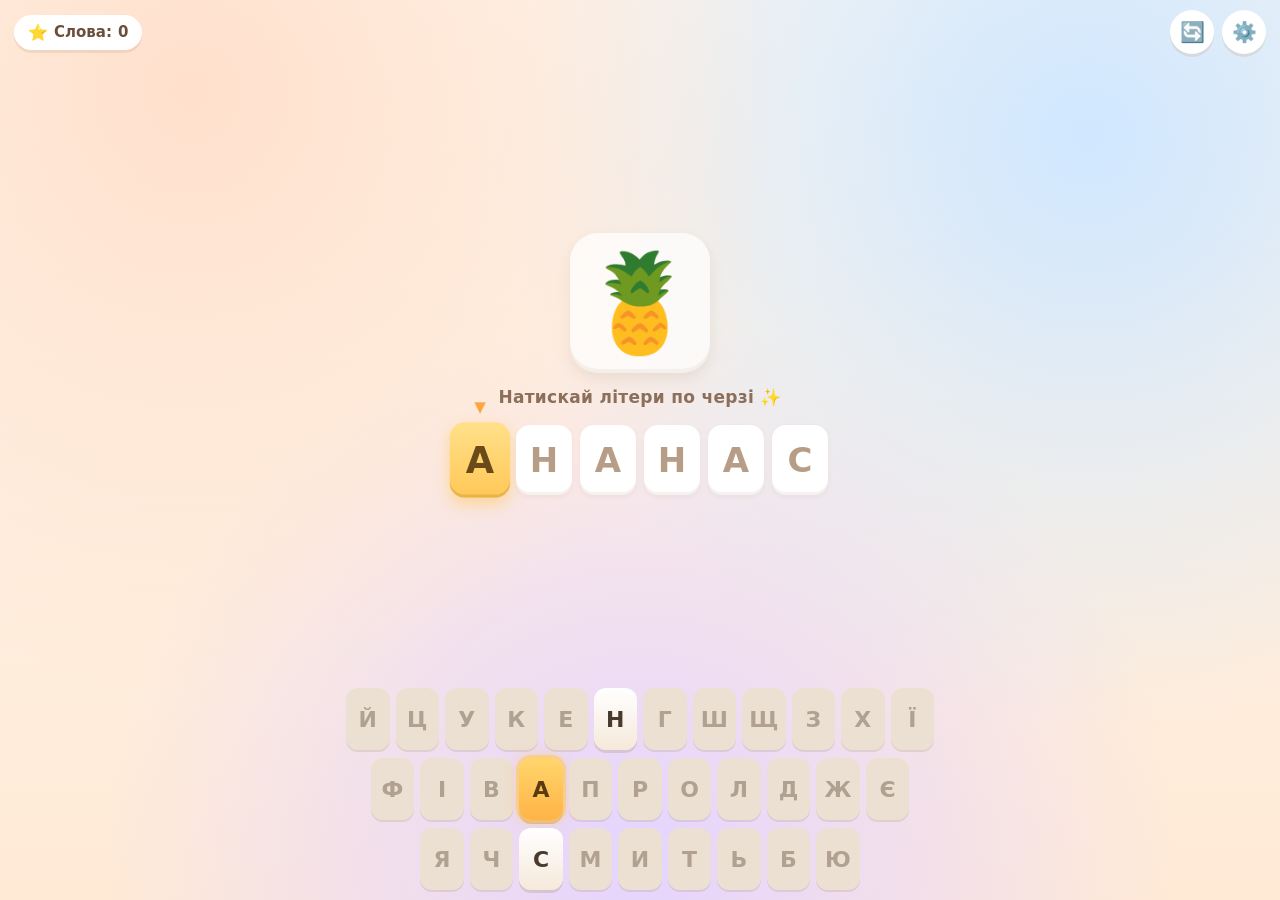
==== commit 6ccdd5ec: "height fix and button removal" ====
--- a/KeyboardGame.html
+++ b/KeyboardGame.html
@@ -32,8 +32,8 @@
   .app {
     display: flex;
     flex-direction: column;
-    height: 100dvh;
-    height: 100vh;
+    height: 100vh;   /* fallback for browsers without dvh */
+    height: 100dvh;  /* dynamic viewport height — tracks iOS Safari's toolbar so the keyboard stays visible */
     padding: env(safe-area-inset-top, 0) env(safe-area-inset-right, 0) env(safe-area-inset-bottom, 0) env(safe-area-inset-left, 0);
   }
 
@@ -392,8 +392,8 @@
     border-radius: 28px 28px 0 0;
     display: flex;
     flex-direction: column;
-    max-height: 92dvh;
-    max-height: 92vh;
+    max-height: 92vh;   /* fallback */
+    max-height: 92dvh;  /* dynamic viewport height */
     transform: translateY(100%);
     transition: transform 0.3s cubic-bezier(0.32, 0.72, 0, 1);
     box-shadow: 0 -10px 40px rgba(0, 0, 0, 0.2);
@@ -403,6 +403,7 @@
       margin: auto;
       border-radius: 28px;
       max-height: 88vh;
+      max-height: 88dvh;
     }
   }
   .settings-overlay.show .settings-panel { transform: translateY(0); }
@@ -791,7 +792,6 @@
 
           <div class="section-title" style="margin-top:18px">Дані</div>
           <button class="danger-btn" id="reset-score-btn">Скинути лічильник</button>
-          <button class="danger-btn" id="clear-data-btn">Видалити всі мої слова та картинки</button>
         </div>
       </div>
 
@@ -1496,15 +1496,6 @@
     scoreEl.textContent = "0";
     saveState();
   });
-  $("clear-data-btn").addEventListener("click", () => {
-    if (!confirm("Видалити всі власні слова та картинки? Це не можна скасувати.")) return;
-    state.customWords = [];
-    state.customImages = [];
-    renderCustomWordsInput();
-    renderCustomWordsList();
-    renderCustomImagesList();
-    saveState();
-  });
 
   /* =====================================================================
      INIT
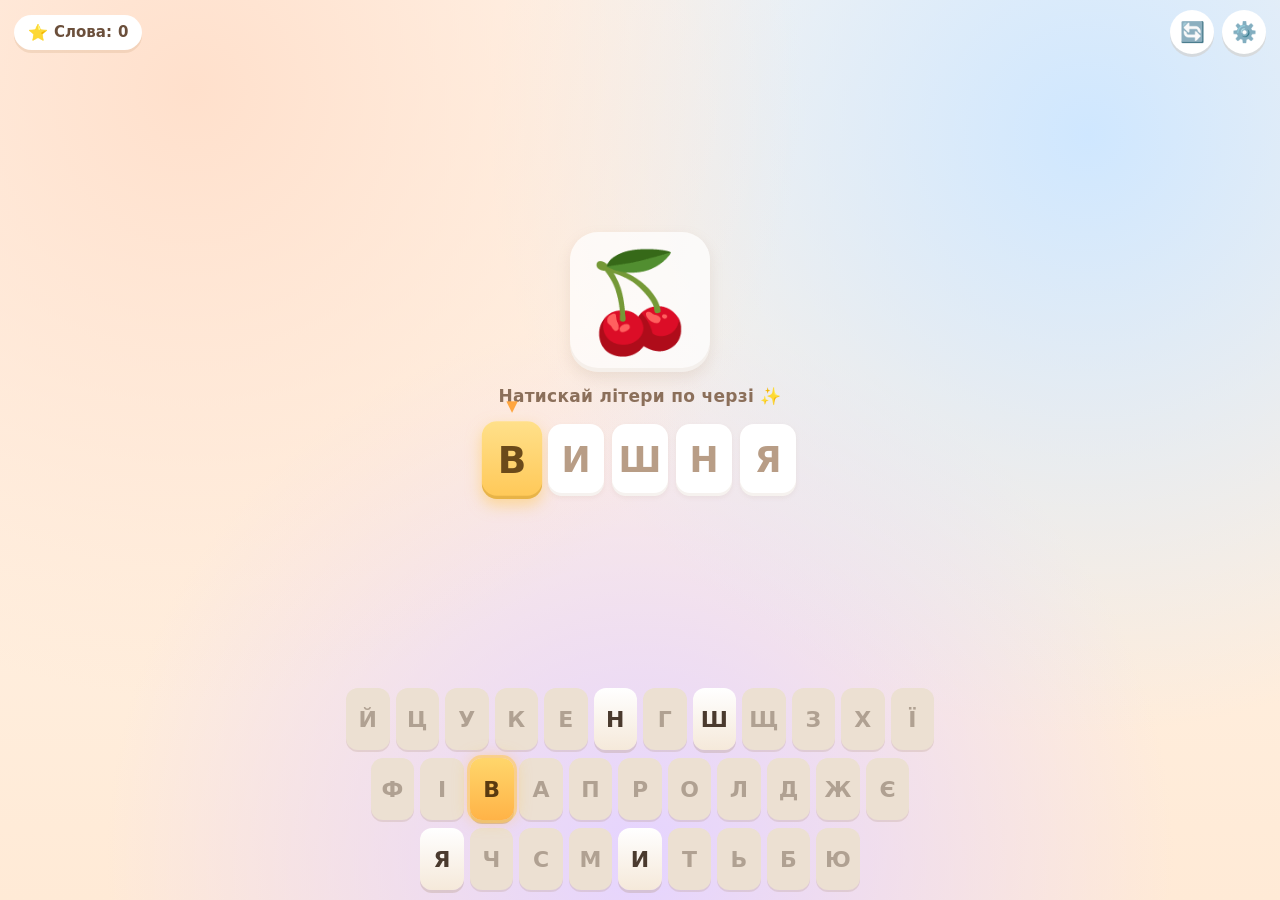
==== commit 79db7dff: "counter + words per line" ====
--- a/KeyboardGame.html
+++ b/KeyboardGame.html
@@ -32,6 +32,8 @@
   .app {
     display: flex;
     flex-direction: column;
+    /* shared max content width for the keyboard and the word row */
+    --board-width: min(calc(100vw - 8px), 600px);
     height: 100vh;   /* fallback for browsers without dvh */
     height: 100dvh;  /* dynamic viewport height — tracks iOS Safari's toolbar so the keyboard stays visible */
     padding: env(safe-area-inset-top, 0) env(safe-area-inset-right, 0) env(safe-area-inset-bottom, 0) env(safe-area-inset-left, 0);
@@ -121,21 +123,27 @@
   }
 
   .word-display {
-    display: flex;
-    flex-wrap: wrap;
+    /* --count is set per word from JS (= number of letters) */
+    --count: 5;
+    --wd-gap: clamp(3px, 1vw, 8px);
+    --wd-max: calc(var(--board-width) - 16px);            /* usable row width */
+    --tile-w: max(26px, min(56px,
+      calc((var(--wd-max) - (var(--count) - 1) * var(--wd-gap)) / var(--count))));
+    display: flex;
+    flex-wrap: wrap;              /* stays as a safety net for very long custom words */
     justify-content: center;
-    gap: clamp(4px, 1.2vw, 8px);
-    padding: 4px;
+    gap: var(--wd-gap);
+    padding: 4px 0;
   }
 
   .tile {
-    width: clamp(34px, 10vw, 56px);
-    height: clamp(44px, 13vw, 70px);
+    width: var(--tile-w);
+    height: calc(var(--tile-w) * 1.28);
     border-radius: 14px;
     display: flex;
     align-items: center;
     justify-content: center;
-    font-size: clamp(20px, 6.5vw, 34px);
+    font-size: calc(var(--tile-w) * 0.62);
     font-weight: 800;
     background: #FFFFFF;
     color: #B89D86;
@@ -190,7 +198,7 @@
   /* ---------- Keyboard ---------- */
   .keyboard {
     --kb-pad: 6px;
-    --kb-width: min(calc(100vw - 8px), 600px);
+    --kb-width: var(--board-width);
     --key-gap: clamp(3px, 0.8vw, 6px);
     --key-w: calc((var(--kb-width) - 11 * var(--key-gap) - 2 * var(--kb-pad)) / 12);
     --key-h: clamp(42px, calc(var(--key-w) * 1.45), 62px);
@@ -408,6 +416,80 @@
   }
   .settings-overlay.show .settings-panel { transform: translateY(0); }
 
+  /* In-page confirm dialog — replaces native confirm() (unreliable on iOS Safari,
+     which suppresses/no-ops blocking JS dialogs). Sibling of .settings-overlay, so
+     its backdrop is never caught by the settings click-to-close handler. */
+  .confirm-overlay {
+    position: fixed;
+    inset: 0;
+    background: rgba(45, 30, 20, 0.55);
+    z-index: 300;                 /* above .settings-overlay (200) */
+    opacity: 0;
+    pointer-events: none;
+    transition: opacity 0.2s ease;
+    display: flex;
+    align-items: center;
+    justify-content: center;
+    padding: 24px;
+    padding-bottom: calc(24px + env(safe-area-inset-bottom, 0));
+  }
+  .confirm-overlay.show { opacity: 1; pointer-events: auto; }
+  .confirm-box {
+    background: #FFF7EE;
+    border-radius: 24px;
+    width: 100%;
+    max-width: 340px;
+    padding: 24px;
+    box-shadow: 0 10px 40px rgba(0, 0, 0, 0.25);
+    transform: scale(0.9);
+    transition: transform 0.2s cubic-bezier(0.32, 0.72, 0, 1);
+  }
+  .confirm-overlay.show .confirm-box { transform: scale(1); }
+  .confirm-msg {
+    font-size: 18px;
+    font-weight: 700;
+    text-align: center;
+    color: #5A3F2A;
+    margin: 0 0 20px;
+    line-height: 1.35;
+  }
+  .confirm-actions { display: flex; gap: 12px; }
+  .confirm-actions button {
+    flex: 1;
+    min-height: 48px;
+    border: none;
+    border-radius: 16px;
+    font-family: inherit;
+    font-size: 16px;
+    font-weight: 700;
+    cursor: pointer;
+    touch-action: manipulation;
+  }
+  .confirm-cancel { background: #EFE3D3; color: #5A3F2A; }
+  .confirm-cancel:active { background: #E6D5BE; }
+  .confirm-ok { background: #FF7A7A; color: #fff; }
+  .confirm-ok:active { background: #F26060; }
+
+  /* Toast — brief in-page feedback (the score chip is hidden behind the open sheet). */
+  .toast {
+    position: fixed;
+    left: 50%;
+    bottom: calc(28px + env(safe-area-inset-bottom, 0));
+    transform: translateX(-50%) translateY(12px);
+    background: #4A3A2E;
+    color: #fff;
+    padding: 12px 20px;
+    border-radius: 999px;
+    font-size: 15px;
+    font-weight: 700;
+    box-shadow: 0 6px 20px rgba(0, 0, 0, 0.25);
+    z-index: 400;                 /* above the confirm overlay */
+    opacity: 0;
+    pointer-events: none;
+    transition: opacity 0.2s ease, transform 0.2s ease;
+  }
+  .toast.show { opacity: 1; transform: translateX(-50%) translateY(0); }
+
   .settings-header {
     display: flex;
     align-items: center;
@@ -800,6 +882,20 @@
       </div>
     </div>
   </div>
+
+  <!-- In-page confirm dialog (sibling of the settings overlay, not a child) -->
+  <div class="confirm-overlay" id="confirm-overlay" role="dialog" aria-modal="true" aria-hidden="true">
+    <div class="confirm-box">
+      <p class="confirm-msg" id="confirm-msg"></p>
+      <div class="confirm-actions">
+        <button type="button" class="confirm-cancel" id="confirm-cancel">Скасувати</button>
+        <button type="button" class="confirm-ok" id="confirm-ok">Так</button>
+      </div>
+    </div>
+  </div>
+
+  <!-- Brief feedback toast -->
+  <div class="toast" id="toast" aria-live="polite"></div>
 
 <script>
 (() => {
@@ -1121,6 +1217,7 @@
 
   function renderWord() {
     wordDisplay.innerHTML = "";
+    wordDisplay.style.setProperty("--count", currentItem.word.length);
     [...currentItem.word].forEach((ch, i) => {
       const tile = document.createElement("div");
       tile.className = "tile";
@@ -1272,6 +1369,52 @@
     settingsOverlay.setAttribute("aria-hidden", "true");
   }
 
+  /* ----- In-page confirm dialog (iOS-safe replacement for window.confirm) ----- */
+  const confirmOverlay = $("confirm-overlay");
+  const confirmMsg = $("confirm-msg");
+  const confirmOk = $("confirm-ok");
+  const confirmCancel = $("confirm-cancel");
+  let confirmResolver = null;
+  let confirmPrevFocus = null;
+
+  function askConfirm(message, okLabel) {
+    confirmMsg.textContent = message;
+    confirmOk.textContent = okLabel || "Так";
+    confirmPrevFocus = document.activeElement;
+    confirmOverlay.classList.add("show");
+    confirmOverlay.setAttribute("aria-hidden", "false");
+    confirmOk.focus();
+    return new Promise((resolve) => { confirmResolver = resolve; });
+  }
+  function settleConfirm(result) {
+    if (!confirmOverlay.classList.contains("show")) return; // resolve at most once
+    confirmOverlay.classList.remove("show");
+    confirmOverlay.setAttribute("aria-hidden", "true");
+    const resolve = confirmResolver;
+    confirmResolver = null;
+    if (confirmPrevFocus && confirmPrevFocus.focus) confirmPrevFocus.focus();
+    if (resolve) resolve(result);
+  }
+  confirmOk.addEventListener("click", () => settleConfirm(true));
+  confirmCancel.addEventListener("click", () => settleConfirm(false));
+  confirmOverlay.addEventListener("click", (e) => {
+    if (e.target === confirmOverlay) settleConfirm(false); // tap outside = cancel
+  });
+  confirmOverlay.addEventListener("keydown", (e) => {
+    if (e.key === "Enter") { e.preventDefault(); settleConfirm(true); }
+    else if (e.key === "Escape") { e.preventDefault(); settleConfirm(false); }
+  });
+
+  /* ----- Toast (brief feedback; the score chip is hidden behind the open sheet) ----- */
+  const toastEl = $("toast");
+  let toastTimer = null;
+  function showToast(message) {
+    toastEl.textContent = message;
+    toastEl.classList.add("show");
+    if (toastTimer) clearTimeout(toastTimer);
+    toastTimer = setTimeout(() => toastEl.classList.remove("show"), 1600);
+  }
+
   // Tabs
   document.querySelectorAll(".tab").forEach(tab => {
     tab.addEventListener("click", () => {
@@ -1490,11 +1633,13 @@
   $("toggle-show-visual").addEventListener("change", (e) => {
     state.showVisual = e.target.checked;
   });
-  $("reset-score-btn").addEventListener("click", () => {
-    if (!confirm("Скинути лічильник слів до 0?")) return;
+  $("reset-score-btn").addEventListener("click", async () => {
+    const ok = await askConfirm("Скинути лічильник слів до 0?", "Скинути");
+    if (!ok) return;
     state.score = 0;
     scoreEl.textContent = "0";
     saveState();
+    showToast("Лічильник скинуто ✓");
   });
 
   /* =====================================================================
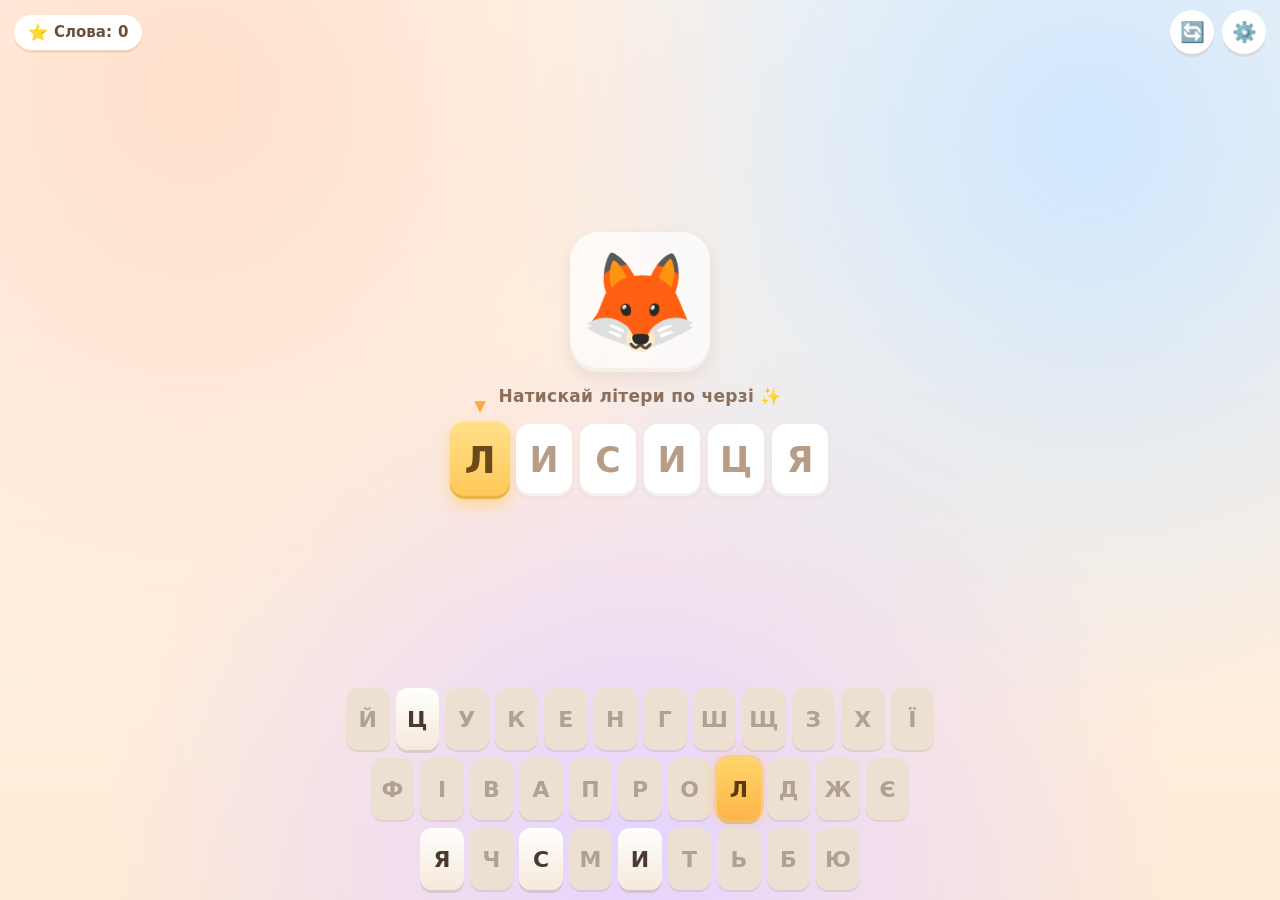
==== commit 5ea27189: "refactor, new option to not highlight keyboard" ====
--- a/KeyboardGame.html
+++ b/KeyboardGame.html
@@ -5,779 +5,13 @@
 <meta name="viewport" content="width=device-width, initial-scale=1, user-scalable=no, viewport-fit=cover">
 <meta name="theme-color" content="#FFE9D6">
 <title>Складай слова! 🎈</title>
-<style>
-  *, *::before, *::after { box-sizing: border-box; }
-
-  html, body {
-    margin: 0;
-    padding: 0;
-    height: 100%;
-    overflow: hidden;
-  }
-
-  body {
-    font-family: system-ui, -apple-system, "Segoe UI", Roboto, "Comic Sans MS", sans-serif;
-    background:
-      radial-gradient(circle at 15% 10%, #FFE0CC 0%, transparent 45%),
-      radial-gradient(circle at 85% 15%, #CFE7FF 0%, transparent 45%),
-      radial-gradient(circle at 50% 95%, #E5D4FF 0%, transparent 50%),
-      linear-gradient(180deg, #FFF7EE 0%, #FFEAD6 100%);
-    color: #4A3A2E;
-    -webkit-tap-highlight-color: transparent;
-    user-select: none;
-    -webkit-user-select: none;
-    overscroll-behavior: none;
-  }
-
-  .app {
-    display: flex;
-    flex-direction: column;
-    /* shared max content width for the keyboard and the word row */
-    --board-width: min(calc(100vw - 8px), 600px);
-    height: 100vh;   /* fallback for browsers without dvh */
-    height: 100dvh;  /* dynamic viewport height — tracks iOS Safari's toolbar so the keyboard stays visible */
-    padding: env(safe-area-inset-top, 0) env(safe-area-inset-right, 0) env(safe-area-inset-bottom, 0) env(safe-area-inset-left, 0);
-  }
-
-  /* ---------- Top bar ---------- */
-  .topbar {
-    display: flex;
-    align-items: center;
-    justify-content: space-between;
-    padding: 10px 14px 4px;
-    flex-shrink: 0;
-    gap: 8px;
-  }
-
-  .score-chip {
-    background: #fff;
-    border-radius: 999px;
-    padding: 8px 14px;
-    font-size: 15px;
-    font-weight: 700;
-    color: #6B4F3B;
-    box-shadow: 0 3px 0 rgba(190, 140, 90, 0.18);
-    display: flex;
-    align-items: center;
-    gap: 6px;
-  }
-  .score-chip::before { content: "⭐"; font-size: 16px; }
-
-  .top-actions { display: flex; gap: 8px; }
-
-  .icon-btn {
-    background: #fff;
-    border: none;
-    width: 44px;
-    height: 44px;
-    border-radius: 50%;
-    font-size: 20px;
-    cursor: pointer;
-    box-shadow: 0 3px 0 rgba(190, 140, 90, 0.18);
-    transition: transform 0.15s;
-    touch-action: manipulation;
-    display: flex;
-    align-items: center;
-    justify-content: center;
-  }
-  .icon-btn:active { transform: translateY(2px); box-shadow: 0 1px 0 rgba(190, 140, 90, 0.18); }
-
-  /* ---------- Word display ---------- */
-  .word-area {
-    flex: 1;
-    display: flex;
-    flex-direction: column;
-    align-items: center;
-    justify-content: center;
-    gap: clamp(6px, 1.6vh, 14px);
-    padding: 6px 8px 12px;
-    min-height: 0;
-  }
-
-  .visual {
-    display: flex;
-    align-items: center;
-    justify-content: center;
-    width: clamp(80px, 22vh, 140px);
-    height: clamp(80px, 22vh, 140px);
-    border-radius: 28px;
-    background: rgba(255, 255, 255, 0.72);
-    box-shadow:
-      inset 0 -4px 0 rgba(180, 150, 120, 0.10),
-      0 6px 14px rgba(180, 150, 120, 0.18);
-    font-size: clamp(56px, 16vh, 96px);
-    line-height: 1;
-    overflow: hidden;
-    flex-shrink: 0;
-  }
-  .visual:empty { display: none; }
-  .visual img { width: 86%; height: 86%; object-fit: contain; }
-  .visual svg { width: 70%; height: 70%; }
-  .visual.verb { background: #FFFFFF; }
-
-  .word-prompt {
-    font-size: clamp(13px, 3.6vw, 17px);
-    color: #8B6F5A;
-    font-weight: 600;
-    letter-spacing: 0.3px;
-  }
-
-  .word-display {
-    /* --count is set per word from JS (= number of letters) */
-    --count: 5;
-    --wd-gap: clamp(3px, 1vw, 8px);
-    --wd-max: calc(var(--board-width) - 16px);            /* usable row width */
-    --tile-w: max(26px, min(56px,
-      calc((var(--wd-max) - (var(--count) - 1) * var(--wd-gap)) / var(--count))));
-    display: flex;
-    flex-wrap: wrap;              /* stays as a safety net for very long custom words */
-    justify-content: center;
-    gap: var(--wd-gap);
-    padding: 4px 0;
-  }
-
-  .tile {
-    width: var(--tile-w);
-    height: calc(var(--tile-w) * 1.28);
-    border-radius: 14px;
-    display: flex;
-    align-items: center;
-    justify-content: center;
-    font-size: calc(var(--tile-w) * 0.62);
-    font-weight: 800;
-    background: #FFFFFF;
-    color: #B89D86;
-    box-shadow:
-      inset 0 -3px 0 rgba(180, 150, 120, 0.12),
-      0 2px 4px rgba(180, 150, 120, 0.10);
-    transition: background 0.25s ease, color 0.25s ease, transform 0.25s ease;
-    position: relative;
-  }
-
-  .tile.hidden-letter { color: transparent; }
-
-  .tile.done {
-    background: linear-gradient(180deg, #9DDFB7 0%, #7FCB9D 100%);
-    color: #fff !important;
-    box-shadow:
-      inset 0 -3px 0 rgba(60, 130, 90, 0.25),
-      0 3px 6px rgba(120, 200, 150, 0.35);
-  }
-
-  .tile.current {
-    background: linear-gradient(180deg, #FFE08A 0%, #FFC857 100%);
-    color: #6B4A1A;
-    transform: scale(1.08);
-    box-shadow:
-      inset 0 -3px 0 rgba(180, 130, 30, 0.3),
-      0 6px 14px rgba(255, 200, 87, 0.55);
-    animation: tile-bob 1.2s ease-in-out infinite;
-  }
-  .tile.current.hidden-letter { color: transparent; }
-
-  .tile.current::before {
-    content: "▼";
-    position: absolute;
-    top: -22px;
-    left: 50%;
-    transform: translateX(-50%);
-    font-size: 14px;
-    color: #FFA640;
-    animation: caret-bob 1.2s ease-in-out infinite;
-  }
-
-  @keyframes tile-bob {
-    0%, 100% { transform: scale(1.08) translateY(0); }
-    50% { transform: scale(1.10) translateY(-3px); }
-  }
-  @keyframes caret-bob {
-    0%, 100% { transform: translateX(-50%) translateY(0); }
-    50% { transform: translateX(-50%) translateY(4px); }
-  }
-
-  /* ---------- Keyboard ---------- */
-  .keyboard {
-    --kb-pad: 6px;
-    --kb-width: var(--board-width);
-    --key-gap: clamp(3px, 0.8vw, 6px);
-    --key-w: calc((var(--kb-width) - 11 * var(--key-gap) - 2 * var(--kb-pad)) / 12);
-    --key-h: clamp(42px, calc(var(--key-w) * 1.45), 62px);
-    width: var(--kb-width);
-    margin: 0 auto;
-    padding: 8px var(--kb-pad) calc(10px + env(safe-area-inset-bottom, 0));
-    flex-shrink: 0;
-  }
-
-  .row {
-    display: flex;
-    gap: var(--key-gap);
-    justify-content: center;
-    margin-bottom: clamp(5px, 1vw, 8px);
-  }
-  .row:last-child { margin-bottom: 0; }
-
-  .key {
-    width: var(--key-w);
-    height: var(--key-h);
-    border: none;
-    border-radius: clamp(8px, 1.5vw, 12px);
-    background: #ECE0D2;
-    color: #B0A192;
-    font-family: inherit;
-    font-size: clamp(15px, 4.5vw, 22px);
-    font-weight: 700;
-    cursor: pointer;
-    box-shadow: 0 2px 0 rgba(160, 130, 100, 0.20);
-    transition: background 0.18s ease, color 0.18s ease, box-shadow 0.18s ease;
-    touch-action: manipulation;
-    -webkit-tap-highlight-color: transparent;
-    padding: 0;
-    display: flex;
-    align-items: center;
-    justify-content: center;
-  }
-
-  .key.highlighted {
-    background: linear-gradient(180deg, #FFFFFF 0%, #F5E9DA 100%);
-    color: #4A3A2E;
-    box-shadow: 0 3px 0 rgba(160, 130, 100, 0.25);
-  }
-
-  .key.target {
-    background: linear-gradient(180deg, #FFD66B 0%, #FFB347 100%);
-    color: #5A3A10;
-    box-shadow:
-      0 0 0 3px rgba(255, 200, 87, 0.55),
-      0 4px 0 rgba(180, 130, 30, 0.35),
-      0 0 16px rgba(255, 200, 87, 0.6);
-    animation: key-pulse 1.2s ease-in-out infinite;
-  }
-
-  @keyframes key-pulse {
-    0%, 100% { transform: translateY(0) scale(1); }
-    50% { transform: translateY(-2px) scale(1.04); }
-  }
-
-  .key.bouncing {
-    animation: key-bounce 0.35s ease-out;
-    background: linear-gradient(180deg, #9DDFB7 0%, #7FCB9D 100%);
-    color: #fff;
-  }
-  @keyframes key-bounce {
-    0% { transform: scale(1); }
-    40% { transform: scale(1.18); }
-    100% { transform: scale(1); }
-  }
-
-  .key.shaking {
-    animation: key-shake 0.4s ease-in-out;
-    background: #FFD0CC;
-    color: #C04040;
-  }
-  @keyframes key-shake {
-    0%, 100% { transform: translateX(0); }
-    15% { transform: translateX(-6px); }
-    30% { transform: translateX(6px); }
-    45% { transform: translateX(-5px); }
-    60% { transform: translateX(5px); }
-    75% { transform: translateX(-3px); }
-    90% { transform: translateX(3px); }
-  }
-
-  .key:active:not(.shaking):not(.bouncing) { transform: translateY(2px); }
-
-  /* ---------- Celebration overlay ---------- */
-  .celebration {
-    position: fixed;
-    inset: 0;
-    background: rgba(45, 30, 20, 0.55);
-    display: flex;
-    align-items: center;
-    justify-content: center;
-    z-index: 100;
-    opacity: 0;
-    pointer-events: none;
-    transition: opacity 0.35s ease;
-    overflow: hidden;
-  }
-  .celebration.show {
-    opacity: 1;
-    pointer-events: auto;
-  }
-
-  .celebration-card {
-    position: relative;
-    background: #FFF7EE;
-    border-radius: 28px;
-    padding: 28px 32px;
-    text-align: center;
-    box-shadow: 0 20px 50px rgba(0, 0, 0, 0.25);
-    animation: card-pop 0.5s cubic-bezier(0.34, 1.56, 0.64, 1);
-    max-width: 90vw;
-  }
-  @keyframes card-pop {
-    0% { transform: scale(0.5); opacity: 0; }
-    100% { transform: scale(1); opacity: 1; }
-  }
-
-  .celebration-emoji {
-    font-size: 60px;
-    margin-bottom: 6px;
-    animation: emoji-spin 1.2s ease-in-out infinite;
-  }
-  @keyframes emoji-spin {
-    0%, 100% { transform: rotate(-8deg) scale(1); }
-    50% { transform: rotate(8deg) scale(1.1); }
-  }
-
-  .celebration-card h2 {
-    margin: 0 0 6px;
-    font-size: 30px;
-    color: #FF8A40;
-    font-weight: 800;
-  }
-  .celebration-word {
-    margin: 0 0 18px;
-    font-size: 19px;
-    color: #6B4F3B;
-    font-weight: 600;
-  }
-
-  .next-btn {
-    background: linear-gradient(180deg, #FFC857 0%, #FFA640 100%);
-    color: #fff;
-    border: none;
-    border-radius: 999px;
-    padding: 13px 32px;
-    font-size: 21px;
-    font-weight: 800;
-    font-family: inherit;
-    cursor: pointer;
-    box-shadow: 0 5px 0 #C57A20, 0 8px 18px rgba(255, 166, 64, 0.4);
-    transition: transform 0.1s, box-shadow 0.1s;
-    touch-action: manipulation;
-    letter-spacing: 0.5px;
-  }
-  .next-btn:active {
-    transform: translateY(3px);
-    box-shadow: 0 2px 0 #C57A20, 0 4px 10px rgba(255, 166, 64, 0.4);
-  }
-
-  .confetti-piece {
-    position: absolute;
-    width: 10px;
-    height: 14px;
-    top: -20px;
-    border-radius: 2px;
-    animation: confetti-fall linear forwards;
-    will-change: transform, opacity;
-  }
-  @keyframes confetti-fall {
-    0% { transform: translateY(-10vh) rotate(0deg); opacity: 1; }
-    100% { transform: translateY(110vh) rotate(720deg); opacity: 0.9; }
-  }
-
-  /* ---------- Settings overlay ---------- */
-  .settings-overlay {
-    position: fixed;
-    inset: 0;
-    background: rgba(45, 30, 20, 0.55);
-    z-index: 200;
-    opacity: 0;
-    pointer-events: none;
-    transition: opacity 0.25s ease;
-    display: flex;
-    align-items: stretch;
-    justify-content: center;
-  }
-  .settings-overlay.show { opacity: 1; pointer-events: auto; }
-
-  .settings-panel {
-    background: #FFF7EE;
-    width: 100%;
-    max-width: 640px;
-    margin: auto 0 0;
-    border-radius: 28px 28px 0 0;
-    display: flex;
-    flex-direction: column;
-    max-height: 92vh;   /* fallback */
-    max-height: 92dvh;  /* dynamic viewport height */
-    transform: translateY(100%);
-    transition: transform 0.3s cubic-bezier(0.32, 0.72, 0, 1);
-    box-shadow: 0 -10px 40px rgba(0, 0, 0, 0.2);
-  }
-  @media (min-width: 700px) {
-    .settings-panel {
-      margin: auto;
-      border-radius: 28px;
-      max-height: 88vh;
-      max-height: 88dvh;
-    }
-  }
-  .settings-overlay.show .settings-panel { transform: translateY(0); }
-
-  /* In-page confirm dialog — replaces native confirm() (unreliable on iOS Safari,
-     which suppresses/no-ops blocking JS dialogs). Sibling of .settings-overlay, so
-     its backdrop is never caught by the settings click-to-close handler. */
-  .confirm-overlay {
-    position: fixed;
-    inset: 0;
-    background: rgba(45, 30, 20, 0.55);
-    z-index: 300;                 /* above .settings-overlay (200) */
-    opacity: 0;
-    pointer-events: none;
-    transition: opacity 0.2s ease;
-    display: flex;
-    align-items: center;
-    justify-content: center;
-    padding: 24px;
-    padding-bottom: calc(24px + env(safe-area-inset-bottom, 0));
-  }
-  .confirm-overlay.show { opacity: 1; pointer-events: auto; }
-  .confirm-box {
-    background: #FFF7EE;
-    border-radius: 24px;
-    width: 100%;
-    max-width: 340px;
-    padding: 24px;
-    box-shadow: 0 10px 40px rgba(0, 0, 0, 0.25);
-    transform: scale(0.9);
-    transition: transform 0.2s cubic-bezier(0.32, 0.72, 0, 1);
-  }
-  .confirm-overlay.show .confirm-box { transform: scale(1); }
-  .confirm-msg {
-    font-size: 18px;
-    font-weight: 700;
-    text-align: center;
-    color: #5A3F2A;
-    margin: 0 0 20px;
-    line-height: 1.35;
-  }
-  .confirm-actions { display: flex; gap: 12px; }
-  .confirm-actions button {
-    flex: 1;
-    min-height: 48px;
-    border: none;
-    border-radius: 16px;
-    font-family: inherit;
-    font-size: 16px;
-    font-weight: 700;
-    cursor: pointer;
-    touch-action: manipulation;
-  }
-  .confirm-cancel { background: #EFE3D3; color: #5A3F2A; }
-  .confirm-cancel:active { background: #E6D5BE; }
-  .confirm-ok { background: #FF7A7A; color: #fff; }
-  .confirm-ok:active { background: #F26060; }
-
-  /* Toast — brief in-page feedback (the score chip is hidden behind the open sheet). */
-  .toast {
-    position: fixed;
-    left: 50%;
-    bottom: calc(28px + env(safe-area-inset-bottom, 0));
-    transform: translateX(-50%) translateY(12px);
-    background: #4A3A2E;
-    color: #fff;
-    padding: 12px 20px;
-    border-radius: 999px;
-    font-size: 15px;
-    font-weight: 700;
-    box-shadow: 0 6px 20px rgba(0, 0, 0, 0.25);
-    z-index: 400;                 /* above the confirm overlay */
-    opacity: 0;
-    pointer-events: none;
-    transition: opacity 0.2s ease, transform 0.2s ease;
-  }
-  .toast.show { opacity: 1; transform: translateX(-50%) translateY(0); }
-
-  .settings-header {
-    display: flex;
-    align-items: center;
-    justify-content: space-between;
-    padding: 14px 18px 8px;
-    border-bottom: 1px solid #F0E2CE;
-  }
-  .settings-header h2 {
-    margin: 0;
-    font-size: 22px;
-    color: #5A3F2A;
-    font-weight: 800;
-  }
-
-  .tabs {
-    display: flex;
-    gap: 4px;
-    padding: 8px;
-    background: #FFF1DD;
-    border-radius: 16px;
-    margin: 12px 16px 0;
-  }
-  .tab {
-    flex: 1;
-    padding: 10px 6px;
-    border: none;
-    background: transparent;
-    border-radius: 12px;
-    font-family: inherit;
-    font-size: 14px;
-    font-weight: 700;
-    color: #8B6F5A;
-    cursor: pointer;
-    touch-action: manipulation;
-    transition: background 0.15s, color 0.15s;
-  }
-  .tab.active {
-    background: #fff;
-    color: #5A3F2A;
-    box-shadow: 0 2px 6px rgba(180, 130, 60, 0.18);
-  }
-
-  .tab-content {
-    flex: 1;
-    overflow-y: auto;
-    padding: 16px 18px 20px;
-    -webkit-overflow-scrolling: touch;
-  }
-  .tab-pane { display: none; }
-  .tab-pane.active { display: block; }
-
-  .section-title {
-    font-size: 14px;
-    font-weight: 700;
-    color: #8B6F5A;
-    margin: 14px 0 8px;
-    text-transform: uppercase;
-    letter-spacing: 0.6px;
-  }
-  .section-title:first-child { margin-top: 0; }
-
-  .theme-list {
-    display: flex;
-    flex-direction: column;
-    gap: 6px;
-  }
-  .theme-row {
-    display: flex;
-    align-items: center;
-    background: #fff;
-    border-radius: 14px;
-    padding: 10px 14px;
-    gap: 12px;
-    cursor: pointer;
-    box-shadow: 0 1px 0 rgba(180, 140, 90, 0.10);
-  }
-  .theme-row input[type=checkbox] { display: none; }
-  .theme-checkbox {
-    width: 24px;
-    height: 24px;
-    border-radius: 8px;
-    background: #F0E2CE;
-    flex-shrink: 0;
-    display: flex;
-    align-items: center;
-    justify-content: center;
-    color: transparent;
-    font-size: 16px;
-    font-weight: 800;
-    transition: background 0.15s, color 0.15s;
-  }
-  .theme-row input:checked ~ .theme-checkbox {
-    background: #FFC857;
-    color: #fff;
-  }
-  .theme-row input:checked ~ .theme-checkbox::after { content: "✓"; }
-  .theme-name {
-    flex: 1;
-    font-weight: 700;
-    color: #4A3A2E;
-    font-size: 15px;
-  }
-  .theme-preview {
-    font-size: 22px;
-    color: #4A3A2E;
-    line-height: 1;
-  }
-
-  .input-row {
-    display: flex;
-    gap: 8px;
-    align-items: stretch;
-    margin-bottom: 10px;
-  }
-  .text-input, .file-label {
-    flex: 1;
-    padding: 12px 14px;
-    border: 2px solid #F0E2CE;
-    border-radius: 12px;
-    font-family: inherit;
-    font-size: 16px;
-    background: #fff;
-    color: #4A3A2E;
-    min-width: 0;
-  }
-  .text-input:focus { outline: none; border-color: #FFC857; }
-  textarea.text-input { resize: vertical; min-height: 90px; line-height: 1.5; }
-
-  .add-btn {
-    background: linear-gradient(180deg, #FFC857 0%, #FFA640 100%);
-    color: #fff;
-    border: none;
-    border-radius: 12px;
-    padding: 0 18px;
-    font-family: inherit;
-    font-size: 15px;
-    font-weight: 700;
-    cursor: pointer;
-    box-shadow: 0 3px 0 #C57A20;
-    touch-action: manipulation;
-    flex-shrink: 0;
-    white-space: nowrap;
-  }
-  .add-btn:active { transform: translateY(2px); box-shadow: 0 1px 0 #C57A20; }
-  .add-btn:disabled {
-    background: #E0D2C0;
-    color: #B0A192;
-    box-shadow: 0 3px 0 #C5B8A6;
-    cursor: not-allowed;
-  }
-
-  .hint {
-    font-size: 13px;
-    color: #8B6F5A;
-    margin: 4px 0 12px;
-    line-height: 1.4;
-  }
-  .hint.error { color: #C04040; font-weight: 600; }
-
-  .item-list { display: flex; flex-direction: column; gap: 6px; }
-  .item-row {
-    display: flex;
-    align-items: center;
-    background: #fff;
-    border-radius: 12px;
-    padding: 8px 8px 8px 14px;
-    gap: 10px;
-    box-shadow: 0 1px 0 rgba(180, 140, 90, 0.10);
-  }
-  .item-thumb {
-    width: 44px;
-    height: 44px;
-    border-radius: 10px;
-    background: #FFF1DD;
-    display: flex;
-    align-items: center;
-    justify-content: center;
-    font-size: 26px;
-    overflow: hidden;
-    flex-shrink: 0;
-  }
-  .item-thumb img { width: 100%; height: 100%; object-fit: cover; }
-  .item-thumb svg { width: 70%; height: 70%; }
-  .item-word { flex: 1; font-weight: 700; color: #4A3A2E; font-size: 15px; word-break: break-all; }
-  .item-del {
-    background: #FFE0E0;
-    border: none;
-    width: 36px;
-    height: 36px;
-    border-radius: 10px;
-    color: #C04040;
-    font-size: 18px;
-    cursor: pointer;
-    flex-shrink: 0;
-    touch-action: manipulation;
-  }
-  .item-del:active { background: #FFC0C0; }
-
-  .empty-state {
-    text-align: center;
-    color: #B0A192;
-    font-size: 14px;
-    padding: 16px 8px;
-    font-style: italic;
-  }
-
-  .toggle-row {
-    display: flex;
-    align-items: center;
-    justify-content: space-between;
-    background: #fff;
-    border-radius: 14px;
-    padding: 12px 16px;
-    margin-bottom: 8px;
-    cursor: pointer;
-    box-shadow: 0 1px 0 rgba(180, 140, 90, 0.10);
-  }
-  .toggle-row input[type=checkbox] { display: none; }
-  .toggle-label { flex: 1; }
-  .toggle-label .t-name { font-weight: 700; color: #4A3A2E; font-size: 15px; }
-  .toggle-label .t-desc { font-size: 13px; color: #8B6F5A; margin-top: 2px; }
-  .toggle-switch {
-    width: 48px;
-    height: 28px;
-    border-radius: 999px;
-    background: #E0D2C0;
-    position: relative;
-    transition: background 0.2s;
-    flex-shrink: 0;
-  }
-  .toggle-switch::after {
-    content: "";
-    position: absolute;
-    top: 3px;
-    left: 3px;
-    width: 22px;
-    height: 22px;
-    border-radius: 50%;
-    background: #fff;
-    box-shadow: 0 2px 4px rgba(0, 0, 0, 0.15);
-    transition: left 0.2s;
-  }
-  .toggle-row input:checked ~ .toggle-switch { background: #FFC857; }
-  .toggle-row input:checked ~ .toggle-switch::after { left: 23px; }
-
-  .danger-btn {
-    background: #fff;
-    border: 2px solid #FFCFCF;
-    color: #C04040;
-    border-radius: 12px;
-    padding: 12px;
-    font-family: inherit;
-    font-size: 15px;
-    font-weight: 700;
-    cursor: pointer;
-    width: 100%;
-    margin-top: 10px;
-    touch-action: manipulation;
-  }
-  .danger-btn:active { background: #FFE8E8; }
-
-  .file-input { display: none; }
-  .file-label {
-    display: flex;
-    align-items: center;
-    justify-content: center;
-    cursor: pointer;
-    color: #8B6F5A;
-    font-weight: 600;
-    text-align: center;
-  }
-  .file-label.has-file { color: #4A3A2E; border-color: #FFC857; background: #FFF8EC; }
-
-  .settings-footer {
-    padding: 12px 18px calc(14px + env(safe-area-inset-bottom, 0));
-    border-top: 1px solid #F0E2CE;
-    display: flex;
-    gap: 10px;
-  }
-  .settings-footer .next-btn { flex: 1; padding: 13px 0; font-size: 18px; }
-
-  /* ---------- Tiny screens ---------- */
-  @media (max-height: 600px) {
-    .visual { width: clamp(60px, 16vh, 100px); height: clamp(60px, 16vh, 100px); font-size: clamp(40px, 12vh, 70px); }
-    .word-area { gap: 4px; padding: 4px; }
-    .word-prompt { font-size: 12px; }
-  }
-</style>
+<link rel="stylesheet" href="css/base.css">
+<link rel="stylesheet" href="css/topbar.css">
+<link rel="stylesheet" href="css/word-tiles.css">
+<link rel="stylesheet" href="css/keyboard.css">
+<link rel="stylesheet" href="css/celebration.css">
+<link rel="stylesheet" href="css/settings.css">
+<link rel="stylesheet" href="css/responsive.css">
 </head>
 <body>
   <div class="app">
@@ -872,6 +106,15 @@
             <div class="toggle-switch"></div>
           </label>
 
+          <label class="toggle-row">
+            <div class="toggle-label">
+              <div class="t-name">Підсвічувати клавіші</div>
+              <div class="t-desc">Якщо вимкнути, клавіатура не підказуватиме наступну літеру — складніший режим</div>
+            </div>
+            <input type="checkbox" id="toggle-highlight-keys" checked>
+            <div class="toggle-switch"></div>
+          </label>
+
           <div class="section-title" style="margin-top:18px">Дані</div>
           <button class="danger-btn" id="reset-score-btn">Скинути лічильник</button>
         </div>
@@ -897,760 +140,16 @@
   <!-- Brief feedback toast -->
   <div class="toast" id="toast" aria-live="polite"></div>
 
-<script>
-(() => {
-  /* =====================================================================
-     KEYBOARD LAYOUT
-     ===================================================================== */
-  const ROWS = [
-    "ЙЦУКЕНГШЩЗХЇ",
-    "ФІВАПРОЛДЖЄ",
-    "ЯЧСМИТЬБЮ"
-  ];
-  const VALID_LETTERS = new Set([...ROWS.join("")]);
-
-  /* =====================================================================
-     VERB SVG ICONS (black pictograms)
-     Simple inline SVGs; rendered via innerHTML.
-     ===================================================================== */
-  const VERB_SVG = {
-    walk: `<svg viewBox="0 0 32 32" fill="none" stroke="#222" stroke-width="2.2" stroke-linecap="round" stroke-linejoin="round"><circle cx="17" cy="5" r="2.6" fill="#222"/><path d="M17 8 L14 17"/><path d="M14 13 L9 14 M14 13 L20 16"/><path d="M14 17 L10 26 M14 17 L20 26"/></svg>`,
-    run: `<svg viewBox="0 0 32 32" fill="none" stroke="#222" stroke-width="2.2" stroke-linecap="round" stroke-linejoin="round"><circle cx="22" cy="5" r="2.6" fill="#222"/><path d="M22 8 L18 17"/><path d="M19 13 L11 11 M19 13 L24 17"/><path d="M18 17 L9 21 M18 17 L24 27"/></svg>`,
-    sleep: `<svg viewBox="0 0 32 32" fill="#222" stroke="#222" stroke-width="1.6" stroke-linejoin="round" stroke-linecap="round"><path d="M3 23 Q3 16 11 16 Q19 16 19 23 L19 27 L3 27 Z"/><path d="M11 16 a4 4 0 1 0 0 -8 a4 4 0 0 0 0 8 Z"/><g fill="none"><path d="M21 9 L27 9 L21 16 L27 16"/><path d="M22 5 L26 5 L22 9 L26 9" stroke-width="1.4"/></g></svg>`,
-    eat: `<svg viewBox="0 0 32 32" fill="none" stroke="#222" stroke-width="2" stroke-linecap="round" stroke-linejoin="round"><path d="M9 4 V13 M6 4 V11 M12 4 V11"/><path d="M9 13 V28"/><ellipse cx="22" cy="9" rx="3.5" ry="6" fill="#222"/><path d="M22 15 V28"/></svg>`,
-    read: `<svg viewBox="0 0 32 32" fill="#fff" stroke="#222" stroke-width="2" stroke-linejoin="round"><path d="M4 8 Q10 6 16 9 Q22 6 28 8 V25 Q22 23 16 26 Q10 23 4 25 Z"/><path d="M16 9 V26" fill="none"/></svg>`,
-    write: `<svg viewBox="0 0 32 32" fill="none" stroke="#222" stroke-width="2" stroke-linejoin="round" stroke-linecap="round"><path d="M21 4 L28 11 L11 28 L4 28 L4 21 Z"/><path d="M18 7 L25 14"/><path d="M4 28 L11 28" stroke-width="2"/></svg>`,
-    sing: `<svg viewBox="0 0 32 32" fill="#222" stroke="#222" stroke-width="2" stroke-linejoin="round" stroke-linecap="round"><path d="M13 6 V21" fill="none"/><path d="M24 4 V18" fill="none"/><path d="M13 6 L24 4" fill="none"/><ellipse cx="10" cy="22" rx="4" ry="3"/><ellipse cx="21" cy="19" rx="4" ry="3"/></svg>`,
-    play: `<svg viewBox="0 0 32 32" fill="none" stroke="#222" stroke-width="2" stroke-linejoin="round"><circle cx="16" cy="16" r="11"/><path d="M5 16 H27 M16 5 V27" stroke-width="1.4"/><path d="M8 9 L24 23 M24 9 L8 23" stroke-width="1.4"/></svg>`,
-    fly: `<svg viewBox="0 0 32 32" fill="#222" stroke="#222" stroke-width="1.5" stroke-linejoin="round"><path d="M3 18 L29 6 L20 17 L26 18 L14 28 L15 21 L3 18 Z"/></svg>`,
-    swim: `<svg viewBox="0 0 32 32" fill="none" stroke="#222" stroke-width="2.2" stroke-linecap="round" stroke-linejoin="round"><circle cx="9" cy="9" r="2.6" fill="#222"/><path d="M11 11 L18 14 L22 11"/><path d="M3 22 Q7 19 11 22 T19 22 T27 22 T35 22"/><path d="M3 27 Q7 24 11 27 T19 27 T27 27" opacity="0.5"/></svg>`,
-    cry: `<svg viewBox="0 0 32 32" fill="none" stroke="#222" stroke-width="2" stroke-linecap="round" stroke-linejoin="round"><circle cx="16" cy="15" r="11"/><circle cx="12" cy="13" r="1.2" fill="#222"/><circle cx="20" cy="13" r="1.2" fill="#222"/><path d="M12 21 Q16 18 20 21"/><path d="M11 16 L9 22 L13 22 Z" fill="#7BB7E6" stroke="#7BB7E6"/></svg>`,
-    laugh: `<svg viewBox="0 0 32 32" fill="none" stroke="#222" stroke-width="2" stroke-linecap="round" stroke-linejoin="round"><circle cx="16" cy="16" r="11"/><path d="M11 12 L13 14 M21 12 L19 14" stroke-width="2.4"/><path d="M9 18 Q16 26 23 18 Z" fill="#222"/></svg>`
-  };
-
-  /* =====================================================================
-     BUILT-IN THEMES
-     Each theme: {id, name, items: [{word, emoji?|svg?}]}
-     All words use only VALID_LETTERS.
-     ===================================================================== */
-  const THEMES = [
-    {
-      id: "fruits", name: "Фрукти", icon: "🍎",
-      items: [
-        { word: "ЯБЛУКО", emoji: "🍎" },
-        { word: "БАНАН", emoji: "🍌" },
-        { word: "ГРУША", emoji: "🍐" },
-        { word: "ВИНОГРАД", emoji: "🍇" },
-        { word: "ПЕРСИК", emoji: "🍑" },
-        { word: "КАВУН", emoji: "🍉" },
-        { word: "ЛИМОН", emoji: "🍋" },
-        { word: "ПОЛУНИЦЯ", emoji: "🍓" },
-        { word: "КІВІ", emoji: "🥝" },
-        { word: "ВИШНЯ", emoji: "🍒" },
-        { word: "АНАНАС", emoji: "🍍" }
-      ]
-    },
-    {
-      id: "vegetables", name: "Овочі", icon: "🥕",
-      items: [
-        { word: "МОРКВА", emoji: "🥕" },
-        { word: "ОГІРОК", emoji: "🥒" },
-        { word: "ПОМІДОР", emoji: "🍅" },
-        { word: "КАРТОПЛЯ", emoji: "🥔" },
-        { word: "КУКУРУДЗА", emoji: "🌽" },
-        { word: "ЦИБУЛЯ", emoji: "🧅" },
-        { word: "КАПУСТА", emoji: "🥬" },
-        { word: "ПЕРЕЦЬ", emoji: "🌶️" },
-        { word: "БАКЛАЖАН", emoji: "🍆" },
-        { word: "ГРИБ", emoji: "🍄" }
-      ]
-    },
-    {
-      id: "animals", name: "Тварини", icon: "🐶",
-      items: [
-        { word: "СОБАКА", emoji: "🐶" },
-        { word: "КІТ", emoji: "🐱" },
-        { word: "МИША", emoji: "🐭" },
-        { word: "ЗАЄЦЬ", emoji: "🐰" },
-        { word: "ВЕДМІДЬ", emoji: "🐻" },
-        { word: "ЛИСИЦЯ", emoji: "🦊" },
-        { word: "КОРОВА", emoji: "🐮" },
-        { word: "СВИНЯ", emoji: "🐷" },
-        { word: "КУРКА", emoji: "🐔" },
-        { word: "КІНЬ", emoji: "🐴" },
-        { word: "ВІВЦЯ", emoji: "🐑" },
-        { word: "ЖАБА", emoji: "🐸" },
-        { word: "РИБА", emoji: "🐟" },
-        { word: "ПТАХ", emoji: "🐦" }
-      ]
-    },
-    {
-      id: "transport", name: "Транспорт", icon: "🚗",
-      items: [
-        { word: "МАШИНА", emoji: "🚗" },
-        { word: "АВТОБУС", emoji: "🚌" },
-        { word: "ПОЇЗД", emoji: "🚂" },
-        { word: "ЛІТАК", emoji: "✈️" },
-        { word: "КОРАБЕЛЬ", emoji: "🚢" },
-        { word: "ВЕЛОСИПЕД", emoji: "🚲" },
-        { word: "РАКЕТА", emoji: "🚀" },
-        { word: "ТРАКТОР", emoji: "🚜" }
-      ]
-    },
-    {
-      id: "family", name: "Сім'я", icon: "👨‍👩‍👧",
-      items: [
-        { word: "МАМА", emoji: "👩" },
-        { word: "ТАТО", emoji: "👨" },
-        { word: "БАБА", emoji: "👵" },
-        { word: "ДІД", emoji: "👴" },
-        { word: "СИН", emoji: "👦" },
-        { word: "ДОНЯ", emoji: "👧" },
-        { word: "МАЛЯ", emoji: "👶" },
-        { word: "БРАТ", emoji: "🧒" }
-      ]
-    },
-    {
-      id: "nature", name: "Природа", icon: "🌳",
-      items: [
-        { word: "СОНЦЕ", emoji: "☀️" },
-        { word: "МІСЯЦЬ", emoji: "🌙" },
-        { word: "ЗІРКА", emoji: "⭐" },
-        { word: "ХМАРА", emoji: "☁️" },
-        { word: "ДОЩ", emoji: "🌧️" },
-        { word: "СНІГ", emoji: "❄️" },
-        { word: "ДЕРЕВО", emoji: "🌳" },
-        { word: "КВІТКА", emoji: "🌸" },
-        { word: "ВЕСЕЛКА", emoji: "🌈" },
-        { word: "ВОГОНЬ", emoji: "🔥" }
-      ]
-    },
-    {
-      id: "food", name: "Їжа", icon: "🍞",
-      items: [
-        { word: "ХЛІБ", emoji: "🍞" },
-        { word: "СИР", emoji: "🧀" },
-        { word: "ЯЙЦЕ", emoji: "🥚" },
-        { word: "МОЛОКО", emoji: "🥛" },
-        { word: "ПИРІГ", emoji: "🥧" },
-        { word: "СУП", emoji: "🍲" },
-        { word: "ТОРТ", emoji: "🍰" },
-        { word: "ЦУКЕРКА", emoji: "🍬" },
-        { word: "МОРОЗИВО", emoji: "🍦" }
-      ]
-    },
-    {
-      id: "verbs", name: "Дієслова", icon: "🏃",
-      items: [
-        { word: "ІДЕ", svg: VERB_SVG.walk },
-        { word: "БІЖИТЬ", svg: VERB_SVG.run },
-        { word: "СПИТЬ", svg: VERB_SVG.sleep },
-        { word: "ЇСТЬ", svg: VERB_SVG.eat },
-        { word: "ЧИТАЄ", svg: VERB_SVG.read },
-        { word: "ПИШЕ", svg: VERB_SVG.write },
-        { word: "СПІВАЄ", svg: VERB_SVG.sing },
-        { word: "ГРАЄ", svg: VERB_SVG.play },
-        { word: "ЛЕТИТЬ", svg: VERB_SVG.fly },
-        { word: "ПЛАВАЄ", svg: VERB_SVG.swim },
-        { word: "ПЛАЧЕ", svg: VERB_SVG.cry },
-        { word: "СМІЄТЬСЯ", svg: VERB_SVG.laugh }
-      ]
-    }
-  ];
-
-  // sanity-filter: drop any item with letters not on the keyboard (defensive)
-  THEMES.forEach(t => {
-    t.items = t.items.filter(it => [...it.word].every(ch => VALID_LETTERS.has(ch)));
-  });
-
-  /* =====================================================================
-     STATE & PERSISTENCE
-     ===================================================================== */
-  const STORAGE_KEY = "kate-keyboard-game-v1";
-  const DEFAULT_ENABLED = ["fruits", "vegetables", "animals", "family"];
-
-  const state = {
-    enabledThemes: new Set(DEFAULT_ENABLED),
-    customWords: [],          // [{word}]
-    customImages: [],         // [{word, dataUrl}]
-    showLetters: true,
-    showVisual: true,
-    score: 0
-  };
-
-  function loadState() {
-    try {
-      const raw = localStorage.getItem(STORAGE_KEY);
-      if (!raw) return;
-      const data = JSON.parse(raw);
-      if (Array.isArray(data.enabledThemes)) state.enabledThemes = new Set(data.enabledThemes);
-      if (Array.isArray(data.customWords)) state.customWords = data.customWords.filter(w => w && w.word);
-      if (Array.isArray(data.customImages)) state.customImages = data.customImages.filter(w => w && w.word && w.dataUrl);
-      if (typeof data.showLetters === "boolean") state.showLetters = data.showLetters;
-      if (typeof data.showVisual === "boolean") state.showVisual = data.showVisual;
-      if (typeof data.score === "number") state.score = data.score;
-    } catch (e) {
-      console.warn("Failed to load saved state:", e);
-    }
-  }
-
-  function saveState() {
-    try {
-      const data = {
-        enabledThemes: [...state.enabledThemes],
-        customWords: state.customWords,
-        customImages: state.customImages,
-        showLetters: state.showLetters,
-        showVisual: state.showVisual,
-        score: state.score
-      };
-      localStorage.setItem(STORAGE_KEY, JSON.stringify(data));
-    } catch (e) {
-      console.warn("Failed to save state (storage may be full):", e);
-      alert("Не вдалося зберегти дані. Можливо, у браузері закінчилося місце. Спробуй видалити кілька картинок.");
-    }
-  }
-
-  /* =====================================================================
-     ACTIVE WORD POOL
-     Combines: items from enabled themes + custom words + custom images.
-     ===================================================================== */
-  function buildPool() {
-    const pool = [];
-    THEMES.forEach(t => {
-      if (state.enabledThemes.has(t.id)) {
-        t.items.forEach(it => {
-          pool.push({
-            word: it.word,
-            emoji: it.emoji || null,
-            svg: it.svg || null,
-            verb: t.id === "verbs"
-          });
-        });
-      }
-    });
-    state.customWords.forEach(w => {
-      pool.push({ word: w.word, emoji: null, svg: null, verb: false });
-    });
-    state.customImages.forEach(w => {
-      pool.push({ word: w.word, image: w.dataUrl, emoji: null, svg: null, verb: false });
-    });
-    return pool;
-  }
-
-  /* =====================================================================
-     ELEMENTS
-     ===================================================================== */
-  const $ = id => document.getElementById(id);
-  const wordDisplay = $("word-display");
-  const visualEl = $("visual");
-  const keyboardEl = $("keyboard");
-  const scoreEl = $("score");
-  const reloadBtn = $("reload-btn");
-  const settingsBtn = $("settings-btn");
-  const celebration = $("celebration");
-  const celebrationWord = $("celebration-word");
-  const nextBtn = $("next-btn");
-
-  const CONFETTI_COLORS = ["#FFC857", "#FF8A66", "#9DDFB7", "#A8C8FF", "#D4B3FF", "#FFB3C6"];
-
-  const keyEls = new Map();
-  let currentItem = null;       // {word, emoji, svg, image, verb}
-  let cursor = 0;
-  let lastWord = "";
-  let isComplete = false;
-
-  /* =====================================================================
-     BUILD KEYBOARD
-     ===================================================================== */
-  ROWS.forEach((rowLetters, idx) => {
-    const row = document.createElement("div");
-    row.className = "row row-" + (idx + 1);
-    [...rowLetters].forEach(letter => {
-      const btn = document.createElement("button");
-      btn.className = "key";
-      btn.type = "button";
-      btn.textContent = letter;
-      btn.setAttribute("aria-label", "Літера " + letter);
-      btn.dataset.letter = letter;
-      btn.addEventListener("click", () => handlePress(letter, btn));
-      row.appendChild(btn);
-      keyEls.set(letter, btn);
-    });
-    keyboardEl.appendChild(row);
-  });
-
-  /* =====================================================================
-     GAME RENDERING
-     ===================================================================== */
-  function pickItem() {
-    const pool = buildPool();
-    if (pool.length === 0) {
-      return { word: "ВКЛЮЧИ", emoji: "⚙️", svg: null, image: null, verb: false, _emptyPool: true };
-    }
-    let it;
-    let attempts = 0;
-    do {
-      it = pool[Math.floor(Math.random() * pool.length)];
-      attempts++;
-    } while (it.word === lastWord && pool.length > 1 && attempts < 5);
-    lastWord = it.word;
-    return it;
-  }
-
-  function renderVisual() {
-    visualEl.innerHTML = "";
-    visualEl.classList.remove("verb");
-    if (!state.showVisual || !currentItem) return;
-    if (currentItem.image) {
-      const img = document.createElement("img");
-      img.src = currentItem.image;
-      img.alt = "";
-      visualEl.appendChild(img);
-    } else if (currentItem.svg) {
-      visualEl.classList.add("verb");
-      visualEl.innerHTML = currentItem.svg;
-    } else if (currentItem.emoji) {
-      visualEl.textContent = currentItem.emoji;
-    }
-  }
-
-  function renderWord() {
-    wordDisplay.innerHTML = "";
-    wordDisplay.style.setProperty("--count", currentItem.word.length);
-    [...currentItem.word].forEach((ch, i) => {
-      const tile = document.createElement("div");
-      tile.className = "tile";
-      tile.textContent = ch;
-      if (i < cursor) tile.classList.add("done");
-      else if (i === cursor) tile.classList.add("current");
-      if (!state.showLetters && i >= cursor) tile.classList.add("hidden-letter");
-      wordDisplay.appendChild(tile);
-    });
-  }
-
-  function refreshKeyStates() {
-    const uniqueLetters = new Set(currentItem.word);
-    const nextLetter = cursor < currentItem.word.length ? currentItem.word[cursor] : null;
-    keyEls.forEach((btn, letter) => {
-      btn.classList.remove("highlighted", "target");
-      if (uniqueLetters.has(letter)) btn.classList.add("highlighted");
-      if (letter === nextLetter) btn.classList.add("target");
-    });
-  }
-
-  function startNewWord() {
-    isComplete = false;
-    currentItem = pickItem();
-    cursor = 0;
-    renderVisual();
-    renderWord();
-    refreshKeyStates();
-  }
-
-  /* =====================================================================
-     INPUT HANDLING
-     ===================================================================== */
-  function handlePress(letter, btn) {
-    if (isComplete || !currentItem) return;
-    const expected = currentItem.word[cursor];
-    if (letter === expected) {
-      cursor++;
-      btn.classList.remove("target", "shaking");
-      btn.classList.add("bouncing");
-      setTimeout(() => btn.classList.remove("bouncing"), 360);
-      renderWord();
-      if (cursor >= currentItem.word.length) {
-        isComplete = true;
-        state.score++;
-        scoreEl.textContent = state.score;
-        saveState();
-        keyEls.forEach(k => k.classList.remove("highlighted", "target"));
-        setTimeout(showCelebration, 320);
-      } else {
-        refreshKeyStates();
-      }
-    } else {
-      if (btn.classList.contains("shaking")) return;
-      btn.classList.add("shaking");
-      setTimeout(() => btn.classList.remove("shaking"), 420);
-    }
-  }
-
-  document.addEventListener("keydown", (e) => {
-    if (e.metaKey || e.ctrlKey || e.altKey) return;
-    if (settingsOverlay.classList.contains("show")) return;
-    if (celebration.classList.contains("show")) {
-      if (e.key === "Enter" || e.key === " ") {
-        e.preventDefault();
-        hideCelebrationAndAdvance();
-      }
-      return;
-    }
-    const k = (e.key || "").toUpperCase();
-    if (k.length === 1 && keyEls.has(k)) {
-      e.preventDefault();
-      handlePress(k, keyEls.get(k));
-    }
-  });
-
-  /* =====================================================================
-     CELEBRATION
-     ===================================================================== */
-  function showCelebration() {
-    celebrationWord.textContent = currentItem.word;
-    celebration.classList.add("show");
-    celebration.setAttribute("aria-hidden", "false");
-    spawnConfetti();
-  }
-  function hideCelebrationAndAdvance() {
-    celebration.classList.remove("show");
-    celebration.setAttribute("aria-hidden", "true");
-    clearConfetti();
-    startNewWord();
-  }
-  function spawnConfetti() {
-    clearConfetti();
-    const count = 36;
-    for (let i = 0; i < count; i++) {
-      const piece = document.createElement("div");
-      piece.className = "confetti-piece";
-      piece.style.left = Math.random() * 100 + "vw";
-      piece.style.background = CONFETTI_COLORS[i % CONFETTI_COLORS.length];
-      piece.style.animationDuration = (1.6 + Math.random() * 1.6) + "s";
-      piece.style.animationDelay = (Math.random() * 0.4) + "s";
-      piece.style.transform = "rotate(" + (Math.random() * 360) + "deg)";
-      piece.style.width = (6 + Math.random() * 8) + "px";
-      piece.style.height = (10 + Math.random() * 8) + "px";
-      celebration.appendChild(piece);
-    }
-  }
-  function clearConfetti() {
-    celebration.querySelectorAll(".confetti-piece").forEach(p => p.remove());
-  }
-
-  nextBtn.addEventListener("click", hideCelebrationAndAdvance);
-  reloadBtn.addEventListener("click", () => {
-    if (celebration.classList.contains("show")) return;
-    startNewWord();
-  });
-
-  /* =====================================================================
-     SETTINGS UI
-     ===================================================================== */
-  const settingsOverlay = $("settings-overlay");
-
-  settingsBtn.addEventListener("click", openSettings);
-  $("settings-close").addEventListener("click", closeSettings);
-  $("settings-save-btn").addEventListener("click", () => {
-    closeSettings();
-    saveState();
-    startNewWord();
-  });
-  settingsOverlay.addEventListener("click", (e) => {
-    if (e.target === settingsOverlay) {
-      closeSettings();
-      saveState();
-      startNewWord();
-    }
-  });
-
-  function openSettings() {
-    renderThemeList();
-    renderCustomWordsInput();
-    renderCustomWordsList();
-    renderCustomImagesList();
-    syncToggles();
-    settingsOverlay.classList.add("show");
-    settingsOverlay.setAttribute("aria-hidden", "false");
-  }
-  function closeSettings() {
-    settingsOverlay.classList.remove("show");
-    settingsOverlay.setAttribute("aria-hidden", "true");
-  }
-
-  /* ----- In-page confirm dialog (iOS-safe replacement for window.confirm) ----- */
-  const confirmOverlay = $("confirm-overlay");
-  const confirmMsg = $("confirm-msg");
-  const confirmOk = $("confirm-ok");
-  const confirmCancel = $("confirm-cancel");
-  let confirmResolver = null;
-  let confirmPrevFocus = null;
-
-  function askConfirm(message, okLabel) {
-    confirmMsg.textContent = message;
-    confirmOk.textContent = okLabel || "Так";
-    confirmPrevFocus = document.activeElement;
-    confirmOverlay.classList.add("show");
-    confirmOverlay.setAttribute("aria-hidden", "false");
-    confirmOk.focus();
-    return new Promise((resolve) => { confirmResolver = resolve; });
-  }
-  function settleConfirm(result) {
-    if (!confirmOverlay.classList.contains("show")) return; // resolve at most once
-    confirmOverlay.classList.remove("show");
-    confirmOverlay.setAttribute("aria-hidden", "true");
-    const resolve = confirmResolver;
-    confirmResolver = null;
-    if (confirmPrevFocus && confirmPrevFocus.focus) confirmPrevFocus.focus();
-    if (resolve) resolve(result);
-  }
-  confirmOk.addEventListener("click", () => settleConfirm(true));
-  confirmCancel.addEventListener("click", () => settleConfirm(false));
-  confirmOverlay.addEventListener("click", (e) => {
-    if (e.target === confirmOverlay) settleConfirm(false); // tap outside = cancel
-  });
-  confirmOverlay.addEventListener("keydown", (e) => {
-    if (e.key === "Enter") { e.preventDefault(); settleConfirm(true); }
-    else if (e.key === "Escape") { e.preventDefault(); settleConfirm(false); }
-  });
-
-  /* ----- Toast (brief feedback; the score chip is hidden behind the open sheet) ----- */
-  const toastEl = $("toast");
-  let toastTimer = null;
-  function showToast(message) {
-    toastEl.textContent = message;
-    toastEl.classList.add("show");
-    if (toastTimer) clearTimeout(toastTimer);
-    toastTimer = setTimeout(() => toastEl.classList.remove("show"), 1600);
-  }
-
-  // Tabs
-  document.querySelectorAll(".tab").forEach(tab => {
-    tab.addEventListener("click", () => {
-      document.querySelectorAll(".tab").forEach(t => t.classList.remove("active"));
-      document.querySelectorAll(".tab-pane").forEach(p => p.classList.remove("active"));
-      tab.classList.add("active");
-      $("pane-" + tab.dataset.tab).classList.add("active");
-    });
-  });
-
-  /* ----- Theme list ----- */
-  function renderThemeList() {
-    const list = $("theme-list");
-    list.innerHTML = "";
-    THEMES.forEach(theme => {
-      const row = document.createElement("label");
-      row.className = "theme-row";
-      const enabled = state.enabledThemes.has(theme.id);
-      // build preview from first 3 items
-      const previewParts = theme.items.slice(0, 3).map(it => {
-        if (it.svg) return it.svg;
-        if (it.emoji) return `<span>${it.emoji}</span>`;
-        return "";
-      }).join(" ");
-      row.innerHTML = `
-        <input type="checkbox" ${enabled ? "checked" : ""}>
-        <span class="theme-checkbox"></span>
-        <span class="theme-name">${theme.icon} ${theme.name}</span>
-        <span class="theme-preview">${previewParts}</span>
-      `;
-      const cb = row.querySelector("input");
-      cb.addEventListener("change", () => {
-        if (cb.checked) state.enabledThemes.add(theme.id);
-        else state.enabledThemes.delete(theme.id);
-      });
-      list.appendChild(row);
-    });
-  }
-
-  /* ----- Custom words ----- */
-  function renderCustomWordsInput() {
-    $("custom-words-input").value = state.customWords.map(w => w.word).join("\n");
-    $("custom-words-error").style.display = "none";
-  }
-
-  $("custom-words-input").addEventListener("input", (e) => {
-    const errorEl = $("custom-words-error");
-    const lines = e.target.value.split("\n").map(s => s.trim()).filter(Boolean);
-    const cleaned = [];
-    const invalid = [];
-    lines.forEach(line => {
-      const upper = line.toUpperCase();
-      const valid = [...upper].every(ch => VALID_LETTERS.has(ch));
-      if (valid && upper.length >= 2) cleaned.push({ word: upper });
-      else if (upper.length > 0) invalid.push(line);
-    });
-    // dedupe (keep order)
-    const seen = new Set();
-    state.customWords = cleaned.filter(w => {
-      if (seen.has(w.word)) return false;
-      seen.add(w.word);
-      return true;
-    });
-    if (invalid.length > 0) {
-      errorEl.textContent = "Пропущено (недопустимі літери або < 2 літер): " + invalid.join(", ");
-      errorEl.style.display = "block";
-    } else {
-      errorEl.style.display = "none";
-    }
-    renderCustomWordsList();
-  });
-
-  function renderCustomWordsList() {
-    const list = $("custom-words-list");
-    list.innerHTML = "";
-    if (state.customWords.length === 0) {
-      list.innerHTML = `<div class="empty-state">Поки що порожньо</div>`;
-      return;
-    }
-    state.customWords.forEach((w, idx) => {
-      const row = document.createElement("div");
-      row.className = "item-row";
-      row.innerHTML = `
-        <span class="item-thumb">📝</span>
-        <span class="item-word">${w.word}</span>
-        <button class="item-del" aria-label="Видалити">✕</button>
-      `;
-      row.querySelector(".item-del").addEventListener("click", () => {
-        state.customWords.splice(idx, 1);
-        renderCustomWordsInput();
-        renderCustomWordsList();
-      });
-      list.appendChild(row);
-    });
-  }
-
-  /* ----- Custom images ----- */
-  let pendingImageDataUrl = null;
-  const imgFileInput = $("image-file");
-  const imgFileLabel = $("image-file-label");
-  const imgWordInput = $("image-word-input");
-  const imgAddBtn = $("image-add-btn");
-  const imgErrorEl = $("image-error");
-
-  imgFileInput.addEventListener("change", (e) => {
-    const file = e.target.files && e.target.files[0];
-    if (!file) {
-      pendingImageDataUrl = null;
-      imgFileLabel.textContent = "📷 Обрати файл…";
-      imgFileLabel.classList.remove("has-file");
-      updateImgAddBtn();
-      return;
-    }
-    if (file.size > 1.5 * 1024 * 1024) {
-      showImgError("Файл завеликий (макс. 1.5 МБ). Спробуй менше зображення.");
-      imgFileInput.value = "";
-      return;
-    }
-    const reader = new FileReader();
-    reader.onload = (ev) => {
-      // Resize if image is large to save localStorage
-      shrinkImage(ev.target.result, 320, (smallUrl) => {
-        pendingImageDataUrl = smallUrl;
-        imgFileLabel.textContent = "✓ " + file.name;
-        imgFileLabel.classList.add("has-file");
-        updateImgAddBtn();
-      });
-    };
-    reader.readAsDataURL(file);
-  });
-
-  function shrinkImage(dataUrl, maxSize, cb) {
-    const img = new Image();
-    img.onload = () => {
-      const ratio = Math.min(1, maxSize / Math.max(img.width, img.height));
-      const w = Math.round(img.width * ratio);
-      const h = Math.round(img.height * ratio);
-      const canvas = document.createElement("canvas");
-      canvas.width = w; canvas.height = h;
-      canvas.getContext("2d").drawImage(img, 0, 0, w, h);
-      cb(canvas.toDataURL("image/jpeg", 0.82));
-    };
-    img.onerror = () => cb(dataUrl);
-    img.src = dataUrl;
-  }
-
-  imgWordInput.addEventListener("input", () => {
-    imgWordInput.value = imgWordInput.value.toUpperCase();
-    updateImgAddBtn();
-  });
-
-  function updateImgAddBtn() {
-    const word = imgWordInput.value.trim();
-    const validWord = word.length >= 2 && [...word].every(ch => VALID_LETTERS.has(ch));
-    imgAddBtn.disabled = !pendingImageDataUrl || !validWord;
-    if (word.length > 0 && !validWord) {
-      showImgError("У слові є літера, якої немає на клавіатурі.");
-    } else {
-      hideImgError();
-    }
-  }
-
-  function showImgError(msg) {
-    imgErrorEl.textContent = msg;
-    imgErrorEl.className = "hint error";
-    imgErrorEl.style.display = "block";
-  }
-  function hideImgError() { imgErrorEl.style.display = "none"; }
-
-  imgAddBtn.addEventListener("click", () => {
-    const word = imgWordInput.value.trim();
-    if (!pendingImageDataUrl || word.length < 2) return;
-    state.customImages.push({ word, dataUrl: pendingImageDataUrl });
-    // reset form
-    pendingImageDataUrl = null;
-    imgFileInput.value = "";
-    imgWordInput.value = "";
-    imgFileLabel.textContent = "📷 Обрати файл…";
-    imgFileLabel.classList.remove("has-file");
-    updateImgAddBtn();
-    hideImgError();
-    renderCustomImagesList();
-  });
-
-  function renderCustomImagesList() {
-    const list = $("custom-images-list");
-    list.innerHTML = "";
-    if (state.customImages.length === 0) {
-      list.innerHTML = `<div class="empty-state">Поки що порожньо</div>`;
-      return;
-    }
-    state.customImages.forEach((img, idx) => {
-      const row = document.createElement("div");
-      row.className = "item-row";
-      row.innerHTML = `
-        <span class="item-thumb"><img src="${img.dataUrl}" alt=""></span>
-        <span class="item-word">${img.word}</span>
-        <button class="item-del" aria-label="Видалити">✕</button>
-      `;
-      row.querySelector(".item-del").addEventListener("click", () => {
-        state.customImages.splice(idx, 1);
-        renderCustomImagesList();
-      });
-      list.appendChild(row);
-    });
-  }
-
-  /* ----- Toggles & danger buttons ----- */
-  function syncToggles() {
-    $("toggle-show-letters").checked = state.showLetters;
-    $("toggle-show-visual").checked = state.showVisual;
-  }
-  $("toggle-show-letters").addEventListener("change", (e) => {
-    state.showLetters = e.target.checked;
-  });
-  $("toggle-show-visual").addEventListener("change", (e) => {
-    state.showVisual = e.target.checked;
-  });
-  $("reset-score-btn").addEventListener("click", async () => {
-    const ok = await askConfirm("Скинути лічильник слів до 0?", "Скинути");
-    if (!ok) return;
-    state.score = 0;
-    scoreEl.textContent = "0";
-    saveState();
-    showToast("Лічильник скинуто ✓");
-  });
-
-  /* =====================================================================
-     INIT
-     ===================================================================== */
-  document.addEventListener("dblclick", (e) => e.preventDefault());
-
-  loadState();
-  scoreEl.textContent = state.score;
-  startNewWord();
-})();
-</script>
+<!-- Split into classic scripts. Load order is load-bearing: top-level const/let/function
+     declarations are shared across these scripts through the one global scope. -->
+<script src="js/data.js"></script>
+<script src="js/state.js"></script>
+<script src="js/dom.js"></script>
+<script src="js/keyboard.js"></script>
+<script src="js/game.js"></script>
+<script src="js/input.js"></script>
+<script src="js/celebration.js"></script>
+<script src="js/settings.js"></script>
+<script src="js/init.js"></script>
 </body>
 </html>
--- a/css/base.css
+++ b/css/base.css
@@ -0,0 +1,32 @@
+  *, *::before, *::after { box-sizing: border-box; }
+
+  html, body {
+    margin: 0;
+    padding: 0;
+    height: 100%;
+    overflow: hidden;
+  }
+
+  body {
+    font-family: system-ui, -apple-system, "Segoe UI", Roboto, "Comic Sans MS", sans-serif;
+    background:
+      radial-gradient(circle at 15% 10%, #FFE0CC 0%, transparent 45%),
+      radial-gradient(circle at 85% 15%, #CFE7FF 0%, transparent 45%),
+      radial-gradient(circle at 50% 95%, #E5D4FF 0%, transparent 50%),
+      linear-gradient(180deg, #FFF7EE 0%, #FFEAD6 100%);
+    color: #4A3A2E;
+    -webkit-tap-highlight-color: transparent;
+    user-select: none;
+    -webkit-user-select: none;
+    overscroll-behavior: none;
+  }
+
+  .app {
+    display: flex;
+    flex-direction: column;
+    /* shared max content width for the keyboard and the word row */
+    --board-width: min(calc(100vw - 8px), 600px);
+    height: 100vh;   /* fallback for browsers without dvh */
+    height: 100dvh;  /* dynamic viewport height — tracks iOS Safari's toolbar so the keyboard stays visible */
+    padding: env(safe-area-inset-top, 0) env(safe-area-inset-right, 0) env(safe-area-inset-bottom, 0) env(safe-area-inset-left, 0);
+  }
--- a/css/topbar.css
+++ b/css/topbar.css
@@ -0,0 +1,42 @@
+  /* ---------- Top bar ---------- */
+  .topbar {
+    display: flex;
+    align-items: center;
+    justify-content: space-between;
+    padding: 10px 14px 4px;
+    flex-shrink: 0;
+    gap: 8px;
+  }
+
+  .score-chip {
+    background: #fff;
+    border-radius: 999px;
+    padding: 8px 14px;
+    font-size: 15px;
+    font-weight: 700;
+    color: #6B4F3B;
+    box-shadow: 0 3px 0 rgba(190, 140, 90, 0.18);
+    display: flex;
+    align-items: center;
+    gap: 6px;
+  }
+  .score-chip::before { content: "⭐"; font-size: 16px; }
+
+  .top-actions { display: flex; gap: 8px; }
+
+  .icon-btn {
+    background: #fff;
+    border: none;
+    width: 44px;
+    height: 44px;
+    border-radius: 50%;
+    font-size: 20px;
+    cursor: pointer;
+    box-shadow: 0 3px 0 rgba(190, 140, 90, 0.18);
+    transition: transform 0.15s;
+    touch-action: manipulation;
+    display: flex;
+    align-items: center;
+    justify-content: center;
+  }
+  .icon-btn:active { transform: translateY(2px); box-shadow: 0 1px 0 rgba(190, 140, 90, 0.18); }
--- a/css/word-tiles.css
+++ b/css/word-tiles.css
@@ -0,0 +1,112 @@
+  /* ---------- Word display ---------- */
+  .word-area {
+    flex: 1;
+    display: flex;
+    flex-direction: column;
+    align-items: center;
+    justify-content: center;
+    gap: clamp(6px, 1.6vh, 14px);
+    padding: 6px 8px 12px;
+    min-height: 0;
+  }
+
+  .visual {
+    display: flex;
+    align-items: center;
+    justify-content: center;
+    width: clamp(80px, 22vh, 140px);
+    height: clamp(80px, 22vh, 140px);
+    border-radius: 28px;
+    background: rgba(255, 255, 255, 0.72);
+    box-shadow:
+      inset 0 -4px 0 rgba(180, 150, 120, 0.10),
+      0 6px 14px rgba(180, 150, 120, 0.18);
+    font-size: clamp(56px, 16vh, 96px);
+    line-height: 1;
+    overflow: hidden;
+    flex-shrink: 0;
+  }
+  .visual:empty { display: none; }
+  .visual img { width: 86%; height: 86%; object-fit: contain; }
+  .visual svg { width: 70%; height: 70%; }
+  .visual.verb { background: #FFFFFF; }
+
+  .word-prompt {
+    font-size: clamp(13px, 3.6vw, 17px);
+    color: #8B6F5A;
+    font-weight: 600;
+    letter-spacing: 0.3px;
+  }
+
+  .word-display {
+    /* --count is set per word from JS (= number of letters) */
+    --count: 5;
+    --wd-gap: clamp(3px, 1vw, 8px);
+    --wd-max: calc(var(--board-width) - 16px);            /* usable row width */
+    --tile-w: max(26px, min(56px,
+      calc((var(--wd-max) - (var(--count) - 1) * var(--wd-gap)) / var(--count))));
+    display: flex;
+    flex-wrap: wrap;              /* stays as a safety net for very long custom words */
+    justify-content: center;
+    gap: var(--wd-gap);
+    padding: 4px 0;
+  }
+
+  .tile {
+    width: var(--tile-w);
+    height: calc(var(--tile-w) * 1.28);
+    border-radius: 14px;
+    display: flex;
+    align-items: center;
+    justify-content: center;
+    font-size: calc(var(--tile-w) * 0.62);
+    font-weight: 800;
+    background: #FFFFFF;
+    color: #B89D86;
+    box-shadow:
+      inset 0 -3px 0 rgba(180, 150, 120, 0.12),
+      0 2px 4px rgba(180, 150, 120, 0.10);
+    transition: background 0.25s ease, color 0.25s ease, transform 0.25s ease;
+    position: relative;
+  }
+
+  .tile.hidden-letter { color: transparent; }
+
+  .tile.done {
+    background: linear-gradient(180deg, #9DDFB7 0%, #7FCB9D 100%);
+    color: #fff !important;
+    box-shadow:
+      inset 0 -3px 0 rgba(60, 130, 90, 0.25),
+      0 3px 6px rgba(120, 200, 150, 0.35);
+  }
+
+  .tile.current {
+    background: linear-gradient(180deg, #FFE08A 0%, #FFC857 100%);
+    color: #6B4A1A;
+    transform: scale(1.08);
+    box-shadow:
+      inset 0 -3px 0 rgba(180, 130, 30, 0.3),
+      0 6px 14px rgba(255, 200, 87, 0.55);
+    animation: tile-bob 1.2s ease-in-out infinite;
+  }
+  .tile.current.hidden-letter { color: transparent; }
+
+  .tile.current::before {
+    content: "▼";
+    position: absolute;
+    top: -22px;
+    left: 50%;
+    transform: translateX(-50%);
+    font-size: 14px;
+    color: #FFA640;
+    animation: caret-bob 1.2s ease-in-out infinite;
+  }
+
+  @keyframes tile-bob {
+    0%, 100% { transform: scale(1.08) translateY(0); }
+    50% { transform: scale(1.10) translateY(-3px); }
+  }
+  @keyframes caret-bob {
+    0%, 100% { transform: translateX(-50%) translateY(0); }
+    50% { transform: translateX(-50%) translateY(4px); }
+  }
--- a/css/keyboard.css
+++ b/css/keyboard.css
@@ -0,0 +1,90 @@
+  /* ---------- Keyboard ---------- */
+  .keyboard {
+    --kb-pad: 6px;
+    --kb-width: var(--board-width);
+    --key-gap: clamp(3px, 0.8vw, 6px);
+    --key-w: calc((var(--kb-width) - 11 * var(--key-gap) - 2 * var(--kb-pad)) / 12);
+    --key-h: clamp(42px, calc(var(--key-w) * 1.45), 62px);
+    width: var(--kb-width);
+    margin: 0 auto;
+    padding: 8px var(--kb-pad) calc(10px + env(safe-area-inset-bottom, 0));
+    flex-shrink: 0;
+  }
+
+  .row {
+    display: flex;
+    gap: var(--key-gap);
+    justify-content: center;
+    margin-bottom: clamp(5px, 1vw, 8px);
+  }
+  .row:last-child { margin-bottom: 0; }
+
+  .key {
+    width: var(--key-w);
+    height: var(--key-h);
+    border: none;
+    border-radius: clamp(8px, 1.5vw, 12px);
+    background: #ECE0D2;
+    color: #B0A192;
+    font-family: inherit;
+    font-size: clamp(15px, 4.5vw, 22px);
+    font-weight: 700;
+    cursor: pointer;
+    box-shadow: 0 2px 0 rgba(160, 130, 100, 0.20);
+    transition: background 0.18s ease, color 0.18s ease, box-shadow 0.18s ease;
+    touch-action: manipulation;
+    -webkit-tap-highlight-color: transparent;
+    padding: 0;
+    display: flex;
+    align-items: center;
+    justify-content: center;
+  }
+
+  .key.highlighted {
+    background: linear-gradient(180deg, #FFFFFF 0%, #F5E9DA 100%);
+    color: #4A3A2E;
+    box-shadow: 0 3px 0 rgba(160, 130, 100, 0.25);
+  }
+
+  .key.target {
+    background: linear-gradient(180deg, #FFD66B 0%, #FFB347 100%);
+    color: #5A3A10;
+    box-shadow:
+      0 0 0 3px rgba(255, 200, 87, 0.55),
+      0 4px 0 rgba(180, 130, 30, 0.35),
+      0 0 16px rgba(255, 200, 87, 0.6);
+    animation: key-pulse 1.2s ease-in-out infinite;
+  }
+
+  @keyframes key-pulse {
+    0%, 100% { transform: translateY(0) scale(1); }
+    50% { transform: translateY(-2px) scale(1.04); }
+  }
+
+  .key.bouncing {
+    animation: key-bounce 0.35s ease-out;
+    background: linear-gradient(180deg, #9DDFB7 0%, #7FCB9D 100%);
+    color: #fff;
+  }
+  @keyframes key-bounce {
+    0% { transform: scale(1); }
+    40% { transform: scale(1.18); }
+    100% { transform: scale(1); }
+  }
+
+  .key.shaking {
+    animation: key-shake 0.4s ease-in-out;
+    background: #FFD0CC;
+    color: #C04040;
+  }
+  @keyframes key-shake {
+    0%, 100% { transform: translateX(0); }
+    15% { transform: translateX(-6px); }
+    30% { transform: translateX(6px); }
+    45% { transform: translateX(-5px); }
+    60% { transform: translateX(5px); }
+    75% { transform: translateX(-3px); }
+    90% { transform: translateX(3px); }
+  }
+
+  .key:active:not(.shaking):not(.bouncing) { transform: translateY(2px); }
--- a/css/celebration.css
+++ b/css/celebration.css
@@ -0,0 +1,90 @@
+  /* ---------- Celebration overlay ---------- */
+  .celebration {
+    position: fixed;
+    inset: 0;
+    background: rgba(45, 30, 20, 0.55);
+    display: flex;
+    align-items: center;
+    justify-content: center;
+    z-index: 100;
+    opacity: 0;
+    pointer-events: none;
+    transition: opacity 0.35s ease;
+    overflow: hidden;
+  }
+  .celebration.show {
+    opacity: 1;
+    pointer-events: auto;
+  }
+
+  .celebration-card {
+    position: relative;
+    background: #FFF7EE;
+    border-radius: 28px;
+    padding: 28px 32px;
+    text-align: center;
+    box-shadow: 0 20px 50px rgba(0, 0, 0, 0.25);
+    animation: card-pop 0.5s cubic-bezier(0.34, 1.56, 0.64, 1);
+    max-width: 90vw;
+  }
+  @keyframes card-pop {
+    0% { transform: scale(0.5); opacity: 0; }
+    100% { transform: scale(1); opacity: 1; }
+  }
+
+  .celebration-emoji {
+    font-size: 60px;
+    margin-bottom: 6px;
+    animation: emoji-spin 1.2s ease-in-out infinite;
+  }
+  @keyframes emoji-spin {
+    0%, 100% { transform: rotate(-8deg) scale(1); }
+    50% { transform: rotate(8deg) scale(1.1); }
+  }
+
+  .celebration-card h2 {
+    margin: 0 0 6px;
+    font-size: 30px;
+    color: #FF8A40;
+    font-weight: 800;
+  }
+  .celebration-word {
+    margin: 0 0 18px;
+    font-size: 19px;
+    color: #6B4F3B;
+    font-weight: 600;
+  }
+
+  .next-btn {
+    background: linear-gradient(180deg, #FFC857 0%, #FFA640 100%);
+    color: #fff;
+    border: none;
+    border-radius: 999px;
+    padding: 13px 32px;
+    font-size: 21px;
+    font-weight: 800;
+    font-family: inherit;
+    cursor: pointer;
+    box-shadow: 0 5px 0 #C57A20, 0 8px 18px rgba(255, 166, 64, 0.4);
+    transition: transform 0.1s, box-shadow 0.1s;
+    touch-action: manipulation;
+    letter-spacing: 0.5px;
+  }
+  .next-btn:active {
+    transform: translateY(3px);
+    box-shadow: 0 2px 0 #C57A20, 0 4px 10px rgba(255, 166, 64, 0.4);
+  }
+
+  .confetti-piece {
+    position: absolute;
+    width: 10px;
+    height: 14px;
+    top: -20px;
+    border-radius: 2px;
+    animation: confetti-fall linear forwards;
+    will-change: transform, opacity;
+  }
+  @keyframes confetti-fall {
+    0% { transform: translateY(-10vh) rotate(0deg); opacity: 1; }
+    100% { transform: translateY(110vh) rotate(720deg); opacity: 0.9; }
+  }
--- a/css/settings.css
+++ b/css/settings.css
@@ -0,0 +1,393 @@
+  /* ---------- Settings overlay ---------- */
+  .settings-overlay {
+    position: fixed;
+    inset: 0;
+    background: rgba(45, 30, 20, 0.55);
+    z-index: 200;
+    opacity: 0;
+    pointer-events: none;
+    transition: opacity 0.25s ease;
+    display: flex;
+    align-items: stretch;
+    justify-content: center;
+  }
+  .settings-overlay.show { opacity: 1; pointer-events: auto; }
+
+  .settings-panel {
+    background: #FFF7EE;
+    width: 100%;
+    max-width: 640px;
+    margin: auto 0 0;
+    border-radius: 28px 28px 0 0;
+    display: flex;
+    flex-direction: column;
+    max-height: 92vh;   /* fallback */
+    max-height: 92dvh;  /* dynamic viewport height */
+    transform: translateY(100%);
+    transition: transform 0.3s cubic-bezier(0.32, 0.72, 0, 1);
+    box-shadow: 0 -10px 40px rgba(0, 0, 0, 0.2);
+  }
+  @media (min-width: 700px) {
+    .settings-panel {
+      margin: auto;
+      border-radius: 28px;
+      max-height: 88vh;
+      max-height: 88dvh;
+    }
+  }
+  .settings-overlay.show .settings-panel { transform: translateY(0); }
+
+  /* In-page confirm dialog — replaces native confirm() (unreliable on iOS Safari,
+     which suppresses/no-ops blocking JS dialogs). Sibling of .settings-overlay, so
+     its backdrop is never caught by the settings click-to-close handler. */
+  .confirm-overlay {
+    position: fixed;
+    inset: 0;
+    background: rgba(45, 30, 20, 0.55);
+    z-index: 300;                 /* above .settings-overlay (200) */
+    opacity: 0;
+    pointer-events: none;
+    transition: opacity 0.2s ease;
+    display: flex;
+    align-items: center;
+    justify-content: center;
+    padding: 24px;
+    padding-bottom: calc(24px + env(safe-area-inset-bottom, 0));
+  }
+  .confirm-overlay.show { opacity: 1; pointer-events: auto; }
+  .confirm-box {
+    background: #FFF7EE;
+    border-radius: 24px;
+    width: 100%;
+    max-width: 340px;
+    padding: 24px;
+    box-shadow: 0 10px 40px rgba(0, 0, 0, 0.25);
+    transform: scale(0.9);
+    transition: transform 0.2s cubic-bezier(0.32, 0.72, 0, 1);
+  }
+  .confirm-overlay.show .confirm-box { transform: scale(1); }
+  .confirm-msg {
+    font-size: 18px;
+    font-weight: 700;
+    text-align: center;
+    color: #5A3F2A;
+    margin: 0 0 20px;
+    line-height: 1.35;
+  }
+  .confirm-actions { display: flex; gap: 12px; }
+  .confirm-actions button {
+    flex: 1;
+    min-height: 48px;
+    border: none;
+    border-radius: 16px;
+    font-family: inherit;
+    font-size: 16px;
+    font-weight: 700;
+    cursor: pointer;
+    touch-action: manipulation;
+  }
+  .confirm-cancel { background: #EFE3D3; color: #5A3F2A; }
+  .confirm-cancel:active { background: #E6D5BE; }
+  .confirm-ok { background: #FF7A7A; color: #fff; }
+  .confirm-ok:active { background: #F26060; }
+
+  /* Toast — brief in-page feedback (the score chip is hidden behind the open sheet). */
+  .toast {
+    position: fixed;
+    left: 50%;
+    bottom: calc(28px + env(safe-area-inset-bottom, 0));
+    transform: translateX(-50%) translateY(12px);
+    background: #4A3A2E;
+    color: #fff;
+    padding: 12px 20px;
+    border-radius: 999px;
+    font-size: 15px;
+    font-weight: 700;
+    box-shadow: 0 6px 20px rgba(0, 0, 0, 0.25);
+    z-index: 400;                 /* above the confirm overlay */
+    opacity: 0;
+    pointer-events: none;
+    transition: opacity 0.2s ease, transform 0.2s ease;
+  }
+  .toast.show { opacity: 1; transform: translateX(-50%) translateY(0); }
+
+  .settings-header {
+    display: flex;
+    align-items: center;
+    justify-content: space-between;
+    padding: 14px 18px 8px;
+    border-bottom: 1px solid #F0E2CE;
+  }
+  .settings-header h2 {
+    margin: 0;
+    font-size: 22px;
+    color: #5A3F2A;
+    font-weight: 800;
+  }
+
+  .tabs {
+    display: flex;
+    gap: 4px;
+    padding: 8px;
+    background: #FFF1DD;
+    border-radius: 16px;
+    margin: 12px 16px 0;
+  }
+  .tab {
+    flex: 1;
+    padding: 10px 6px;
+    border: none;
+    background: transparent;
+    border-radius: 12px;
+    font-family: inherit;
+    font-size: 14px;
+    font-weight: 700;
+    color: #8B6F5A;
+    cursor: pointer;
+    touch-action: manipulation;
+    transition: background 0.15s, color 0.15s;
+  }
+  .tab.active {
+    background: #fff;
+    color: #5A3F2A;
+    box-shadow: 0 2px 6px rgba(180, 130, 60, 0.18);
+  }
+
+  .tab-content {
+    flex: 1;
+    overflow-y: auto;
+    padding: 16px 18px 20px;
+    -webkit-overflow-scrolling: touch;
+  }
+  .tab-pane { display: none; }
+  .tab-pane.active { display: block; }
+
+  .section-title {
+    font-size: 14px;
+    font-weight: 700;
+    color: #8B6F5A;
+    margin: 14px 0 8px;
+    text-transform: uppercase;
+    letter-spacing: 0.6px;
+  }
+  .section-title:first-child { margin-top: 0; }
+
+  .theme-list {
+    display: flex;
+    flex-direction: column;
+    gap: 6px;
+  }
+  .theme-row {
+    display: flex;
+    align-items: center;
+    background: #fff;
+    border-radius: 14px;
+    padding: 10px 14px;
+    gap: 12px;
+    cursor: pointer;
+    box-shadow: 0 1px 0 rgba(180, 140, 90, 0.10);
+  }
+  .theme-row input[type=checkbox] { display: none; }
+  .theme-checkbox {
+    width: 24px;
+    height: 24px;
+    border-radius: 8px;
+    background: #F0E2CE;
+    flex-shrink: 0;
+    display: flex;
+    align-items: center;
+    justify-content: center;
+    color: transparent;
+    font-size: 16px;
+    font-weight: 800;
+    transition: background 0.15s, color 0.15s;
+  }
+  .theme-row input:checked ~ .theme-checkbox {
+    background: #FFC857;
+    color: #fff;
+  }
+  .theme-row input:checked ~ .theme-checkbox::after { content: "✓"; }
+  .theme-name {
+    flex: 1;
+    font-weight: 700;
+    color: #4A3A2E;
+    font-size: 15px;
+  }
+  .theme-preview {
+    font-size: 22px;
+    color: #4A3A2E;
+    line-height: 1;
+  }
+
+  .input-row {
+    display: flex;
+    gap: 8px;
+    align-items: stretch;
+    margin-bottom: 10px;
+  }
+  .text-input, .file-label {
+    flex: 1;
+    padding: 12px 14px;
+    border: 2px solid #F0E2CE;
+    border-radius: 12px;
+    font-family: inherit;
+    font-size: 16px;
+    background: #fff;
+    color: #4A3A2E;
+    min-width: 0;
+  }
+  .text-input:focus { outline: none; border-color: #FFC857; }
+  textarea.text-input { resize: vertical; min-height: 90px; line-height: 1.5; }
+
+  .add-btn {
+    background: linear-gradient(180deg, #FFC857 0%, #FFA640 100%);
+    color: #fff;
+    border: none;
+    border-radius: 12px;
+    padding: 0 18px;
+    font-family: inherit;
+    font-size: 15px;
+    font-weight: 700;
+    cursor: pointer;
+    box-shadow: 0 3px 0 #C57A20;
+    touch-action: manipulation;
+    flex-shrink: 0;
+    white-space: nowrap;
+  }
+  .add-btn:active { transform: translateY(2px); box-shadow: 0 1px 0 #C57A20; }
+  .add-btn:disabled {
+    background: #E0D2C0;
+    color: #B0A192;
+    box-shadow: 0 3px 0 #C5B8A6;
+    cursor: not-allowed;
+  }
+
+  .hint {
+    font-size: 13px;
+    color: #8B6F5A;
+    margin: 4px 0 12px;
+    line-height: 1.4;
+  }
+  .hint.error { color: #C04040; font-weight: 600; }
+
+  .item-list { display: flex; flex-direction: column; gap: 6px; }
+  .item-row {
+    display: flex;
+    align-items: center;
+    background: #fff;
+    border-radius: 12px;
+    padding: 8px 8px 8px 14px;
+    gap: 10px;
+    box-shadow: 0 1px 0 rgba(180, 140, 90, 0.10);
+  }
+  .item-thumb {
+    width: 44px;
+    height: 44px;
+    border-radius: 10px;
+    background: #FFF1DD;
+    display: flex;
+    align-items: center;
+    justify-content: center;
+    font-size: 26px;
+    overflow: hidden;
+    flex-shrink: 0;
+  }
+  .item-thumb img { width: 100%; height: 100%; object-fit: cover; }
+  .item-thumb svg { width: 70%; height: 70%; }
+  .item-word { flex: 1; font-weight: 700; color: #4A3A2E; font-size: 15px; word-break: break-all; }
+  .item-del {
+    background: #FFE0E0;
+    border: none;
+    width: 36px;
+    height: 36px;
+    border-radius: 10px;
+    color: #C04040;
+    font-size: 18px;
+    cursor: pointer;
+    flex-shrink: 0;
+    touch-action: manipulation;
+  }
+  .item-del:active { background: #FFC0C0; }
+
+  .empty-state {
+    text-align: center;
+    color: #B0A192;
+    font-size: 14px;
+    padding: 16px 8px;
+    font-style: italic;
+  }
+
+  .toggle-row {
+    display: flex;
+    align-items: center;
+    justify-content: space-between;
+    background: #fff;
+    border-radius: 14px;
+    padding: 12px 16px;
+    margin-bottom: 8px;
+    cursor: pointer;
+    box-shadow: 0 1px 0 rgba(180, 140, 90, 0.10);
+  }
+  .toggle-row input[type=checkbox] { display: none; }
+  .toggle-label { flex: 1; }
+  .toggle-label .t-name { font-weight: 700; color: #4A3A2E; font-size: 15px; }
+  .toggle-label .t-desc { font-size: 13px; color: #8B6F5A; margin-top: 2px; }
+  .toggle-switch {
+    width: 48px;
+    height: 28px;
+    border-radius: 999px;
+    background: #E0D2C0;
+    position: relative;
+    transition: background 0.2s;
+    flex-shrink: 0;
+  }
+  .toggle-switch::after {
+    content: "";
+    position: absolute;
+    top: 3px;
+    left: 3px;
+    width: 22px;
+    height: 22px;
+    border-radius: 50%;
+    background: #fff;
+    box-shadow: 0 2px 4px rgba(0, 0, 0, 0.15);
+    transition: left 0.2s;
+  }
+  .toggle-row input:checked ~ .toggle-switch { background: #FFC857; }
+  .toggle-row input:checked ~ .toggle-switch::after { left: 23px; }
+
+  .danger-btn {
+    background: #fff;
+    border: 2px solid #FFCFCF;
+    color: #C04040;
+    border-radius: 12px;
+    padding: 12px;
+    font-family: inherit;
+    font-size: 15px;
+    font-weight: 700;
+    cursor: pointer;
+    width: 100%;
+    margin-top: 10px;
+    touch-action: manipulation;
+  }
+  .danger-btn:active { background: #FFE8E8; }
+
+  .file-input { display: none; }
+  .file-label {
+    display: flex;
+    align-items: center;
+    justify-content: center;
+    cursor: pointer;
+    color: #8B6F5A;
+    font-weight: 600;
+    text-align: center;
+  }
+  .file-label.has-file { color: #4A3A2E; border-color: #FFC857; background: #FFF8EC; }
+
+  .settings-footer {
+    padding: 12px 18px calc(14px + env(safe-area-inset-bottom, 0));
+    border-top: 1px solid #F0E2CE;
+    display: flex;
+    gap: 10px;
+  }
+  .settings-footer .next-btn { flex: 1; padding: 13px 0; font-size: 18px; }
--- a/css/responsive.css
+++ b/css/responsive.css
@@ -0,0 +1,6 @@
+  /* ---------- Tiny screens ---------- */
+  @media (max-height: 600px) {
+    .visual { width: clamp(60px, 16vh, 100px); height: clamp(60px, 16vh, 100px); font-size: clamp(40px, 12vh, 70px); }
+    .word-area { gap: 4px; padding: 4px; }
+    .word-prompt { font-size: 12px; }
+  }
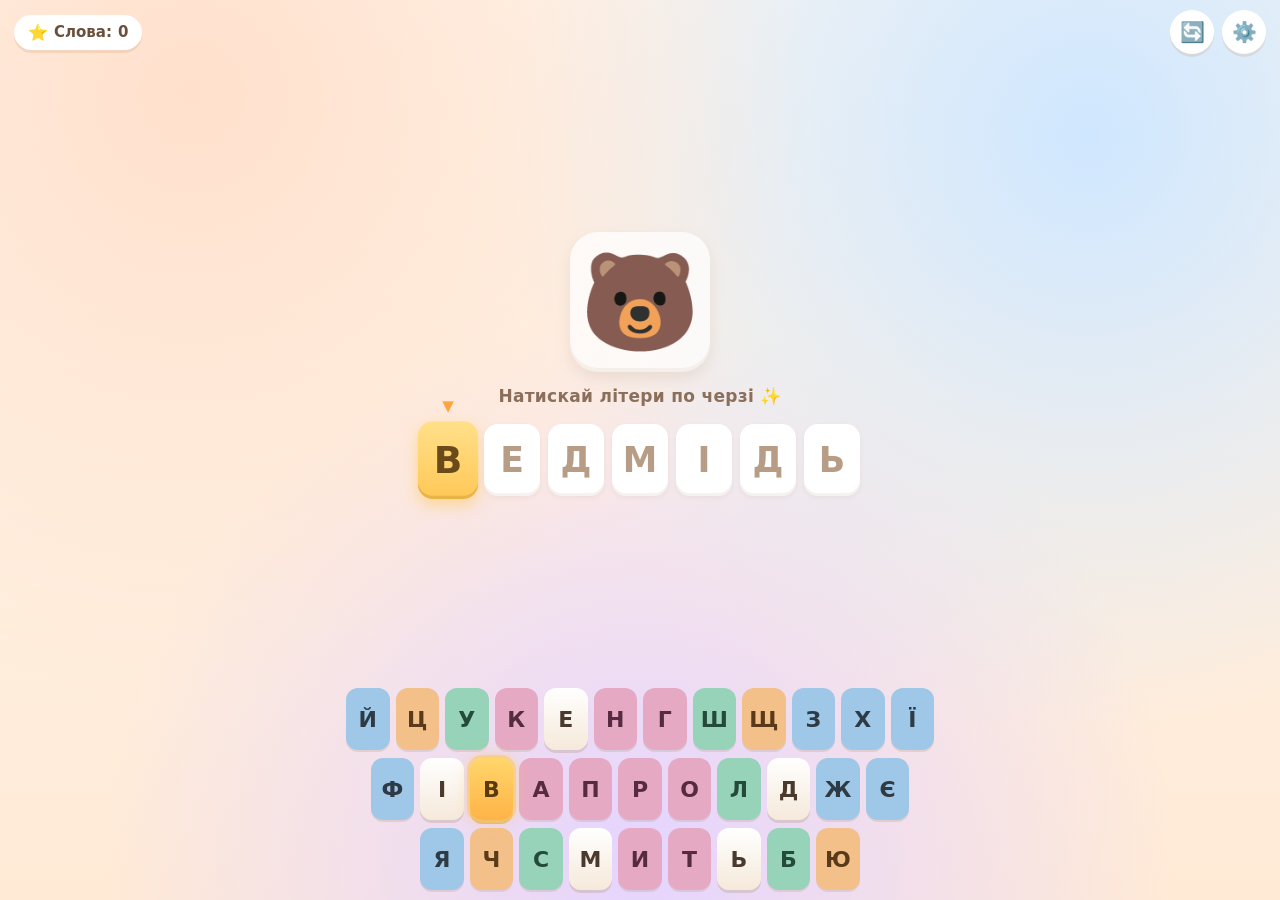
==== commit b8a53b9a: "keyboard highlighting, subcategory words selection" ====
--- a/KeyboardGame.html
+++ b/KeyboardGame.html
@@ -108,10 +108,19 @@
 
           <label class="toggle-row">
             <div class="toggle-label">
-              <div class="t-name">Підсвічувати клавіші</div>
-              <div class="t-desc">Якщо вимкнути, клавіатура не підказуватиме наступну літеру — складніший режим</div>
+              <div class="t-name">Підсвічувати літери</div>
+              <div class="t-desc">Літери поточного слова підсвічуються, а наступна — золотим. Вимкни для складнішого режиму.</div>
             </div>
-            <input type="checkbox" id="toggle-highlight-keys" checked>
+            <input type="checkbox" id="toggle-highlight-letters" checked>
+            <div class="toggle-switch"></div>
+          </label>
+
+          <label class="toggle-row">
+            <div class="toggle-label">
+              <div class="t-name">Підсвічувати зони</div>
+              <div class="t-desc">Кожен палець має свій колір — вчить сліпого друку (десятипальцевий метод).</div>
+            </div>
+            <input type="checkbox" id="toggle-finger-zones" checked>
             <div class="toggle-switch"></div>
           </label>
 
--- a/css/keyboard.css
+++ b/css/keyboard.css
@@ -38,14 +38,27 @@
     display: flex;
     align-items: center;
     justify-content: center;
+    position: relative;   /* stacking context for the .target pulse (z-index) */
   }
 
+  /* Touch-typing finger zones (сліпий метод друку) — 4 colours mirrored across hands.
+     Pastel tints so the dark letters stay legible; the two index zones use green vs
+     rose (never red/green) to stay colour-blind-safe. Declared before .highlighted/
+     .target/.bouncing/.shaking so those later, equal-specificity rules win. */
+  .key.zone-pinky  { background: #9EC7E8; color: #2E3B45; }
+  .key.zone-ring   { background: #F3C08A; color: #5A3A18; }
+  .key.zone-middle { background: #96D3B8; color: #234A3A; }
+  .key.zone-index  { background: #E6A9C4; color: #562A40; }
+
+  /* Letters of the current word — independent of the finger zones; overrides the zone
+     fill so the word's letters stand out (white glow). */
   .key.highlighted {
     background: linear-gradient(180deg, #FFFFFF 0%, #F5E9DA 100%);
     color: #4A3A2E;
     box-shadow: 0 3px 0 rgba(160, 130, 100, 0.25);
   }
 
+  /* Next letter to press — gold key + pulse; overrides the zone/highlight for that one key. */
   .key.target {
     background: linear-gradient(180deg, #FFD66B 0%, #FFB347 100%);
     color: #5A3A10;
@@ -54,6 +67,7 @@
       0 4px 0 rgba(180, 130, 30, 0.35),
       0 0 16px rgba(255, 200, 87, 0.6);
     animation: key-pulse 1.2s ease-in-out infinite;
+    z-index: 1;
   }
 
   @keyframes key-pulse {
--- a/css/settings.css
+++ b/css/settings.css
@@ -177,15 +177,18 @@
     flex-direction: column;
     gap: 6px;
   }
+  .theme-item {
+    background: #fff;
+    border-radius: 14px;
+    box-shadow: 0 1px 0 rgba(180, 140, 90, 0.10);
+    overflow: hidden;
+  }
   .theme-row {
     display: flex;
     align-items: center;
-    background: #fff;
-    border-radius: 14px;
     padding: 10px 14px;
     gap: 12px;
     cursor: pointer;
-    box-shadow: 0 1px 0 rgba(180, 140, 90, 0.10);
   }
   .theme-row input[type=checkbox] { display: none; }
   .theme-checkbox {
@@ -218,6 +221,99 @@
     color: #4A3A2E;
     line-height: 1;
   }
+
+  /* Per-category word selection (caret expands a selectable word list) */
+  .theme-expand {
+    flex-shrink: 0;
+    width: 30px;
+    height: 30px;
+    margin: -4px -6px -4px 0;
+    padding: 0;
+    border: none;
+    background: transparent;
+    color: #C2A98F;
+    font-size: 13px;
+    line-height: 1;
+    cursor: pointer;
+    touch-action: manipulation;
+    display: flex;
+    align-items: center;
+    justify-content: center;
+    border-radius: 8px;
+    transition: transform 0.25s ease, background 0.15s, color 0.15s;
+  }
+  .theme-expand:active { background: #F0E2CE; }
+  .theme-item.expanded .theme-expand { transform: rotate(180deg); color: #8B6F5A; }
+
+  /* Collapsible panel: grid 0fr→1fr animates to the content's natural height */
+  .theme-words {
+    display: grid;
+    grid-template-rows: 0fr;
+    transition: grid-template-rows 0.28s cubic-bezier(0.32, 0.72, 0, 1);
+  }
+  .theme-item.expanded .theme-words { grid-template-rows: 1fr; }
+  .theme-words-inner { overflow: hidden; min-height: 0; }
+
+  .theme-words-bar {
+    display: flex;
+    align-items: center;
+    justify-content: space-between;
+    gap: 8px;
+    padding: 10px 14px 6px;
+    border-top: 1px solid #F4E7D4;
+  }
+  .tw-count { font-size: 13px; font-weight: 700; color: #8B6F5A; }
+  .tw-all {
+    border: none;
+    background: #FFF1DD;
+    color: #A9773A;
+    font-family: inherit;
+    font-size: 13px;
+    font-weight: 700;
+    padding: 6px 12px;
+    border-radius: 999px;
+    cursor: pointer;
+    touch-action: manipulation;
+    white-space: nowrap;
+  }
+  .tw-all:active { background: #FCE7C6; }
+
+  .word-chips {
+    display: flex;
+    flex-wrap: wrap;
+    gap: 6px;
+    padding: 4px 12px 12px;
+  }
+  .word-chip {
+    display: inline-flex;
+    align-items: center;
+    gap: 6px;
+    background: #F4EADB;
+    color: #9A8064;
+    border: 2px solid transparent;
+    border-radius: 999px;
+    padding: 6px 12px 6px 9px;
+    font-family: inherit;
+    font-size: 14px;
+    font-weight: 700;
+    cursor: pointer;
+    touch-action: manipulation;
+    transition: background 0.15s, color 0.15s, border-color 0.15s, opacity 0.15s;
+  }
+  .word-chip .wc-emoji {
+    font-size: 16px;
+    line-height: 1;
+    display: inline-flex;
+    align-items: center;
+  }
+  .word-chip .wc-emoji svg { width: 16px; height: 16px; display: block; }
+  .word-chip[aria-pressed="true"] {
+    background: #fff;
+    color: #4A3A2E;
+    border-color: #FFC857;
+  }
+  .word-chip[aria-pressed="false"] { opacity: 0.6; }
+  .word-chip[aria-pressed="false"] .wc-word { text-decoration: line-through; }
 
   .input-row {
     display: flex;
